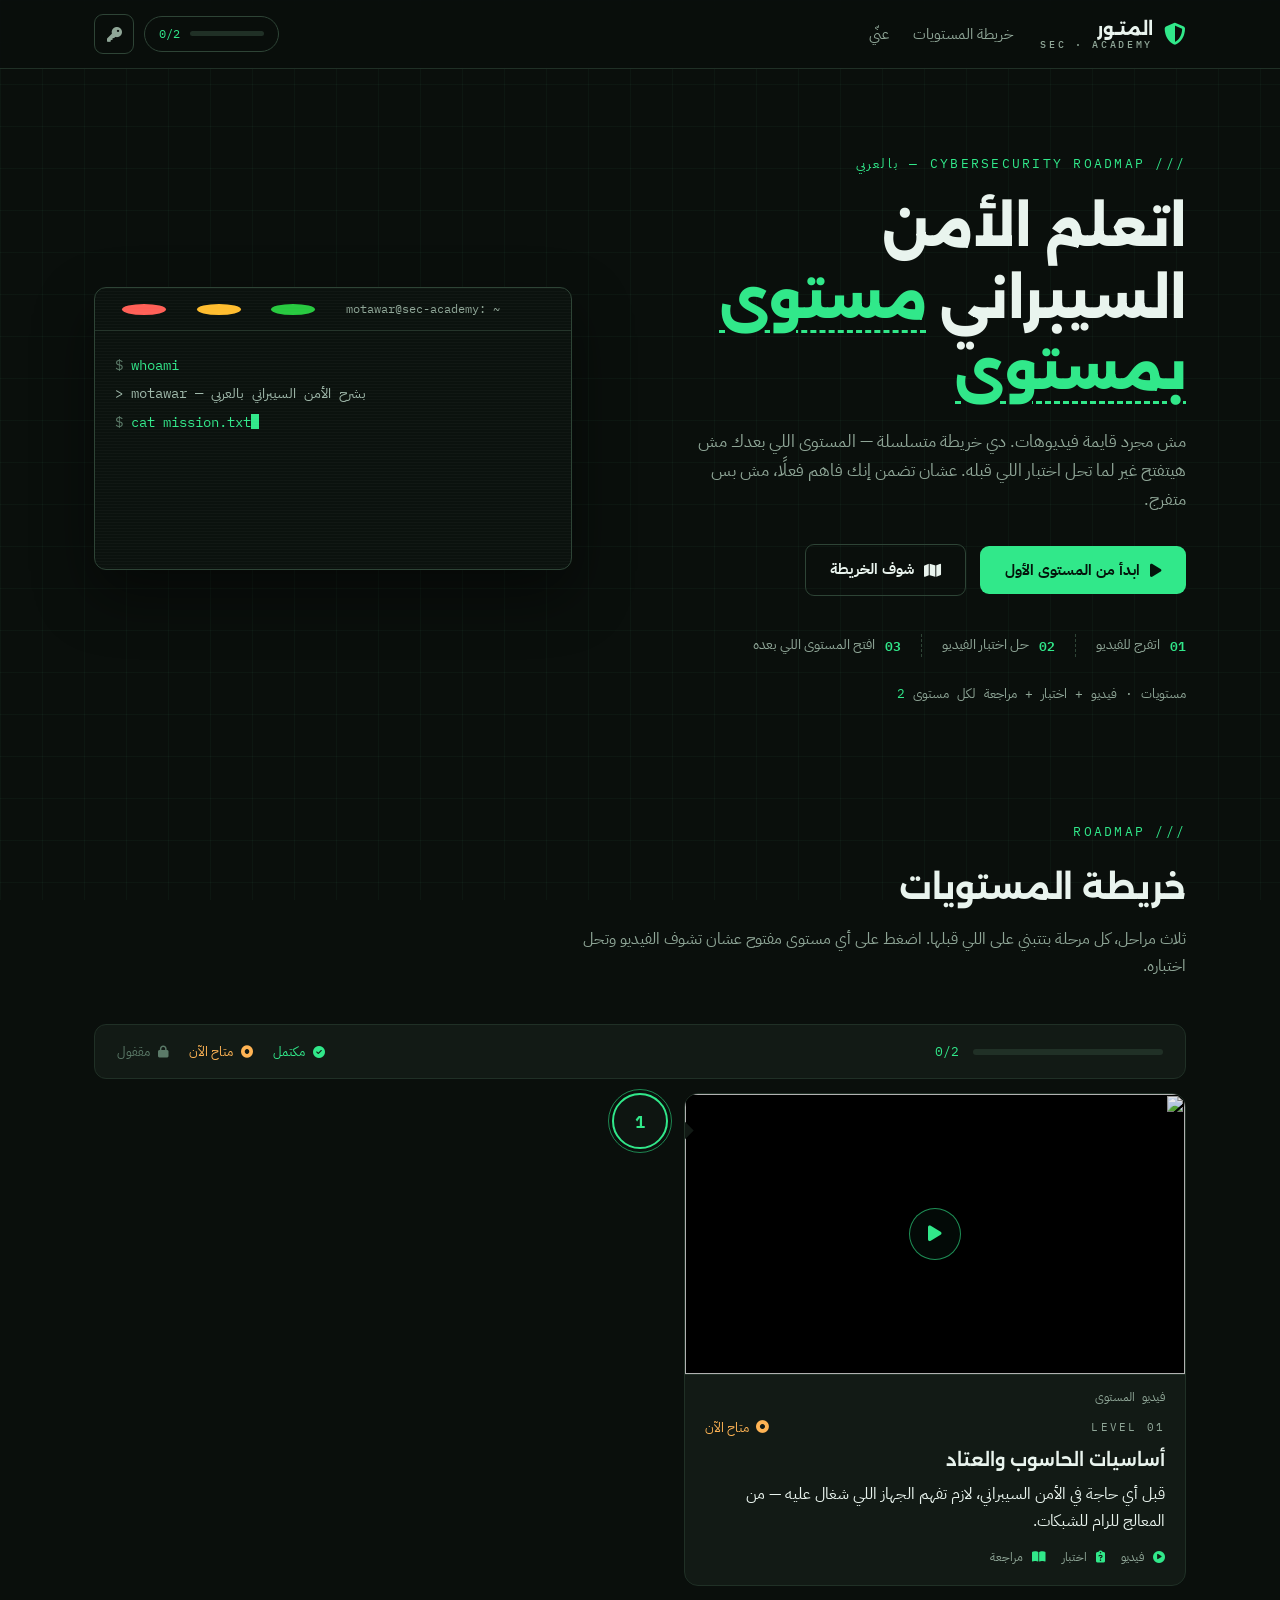
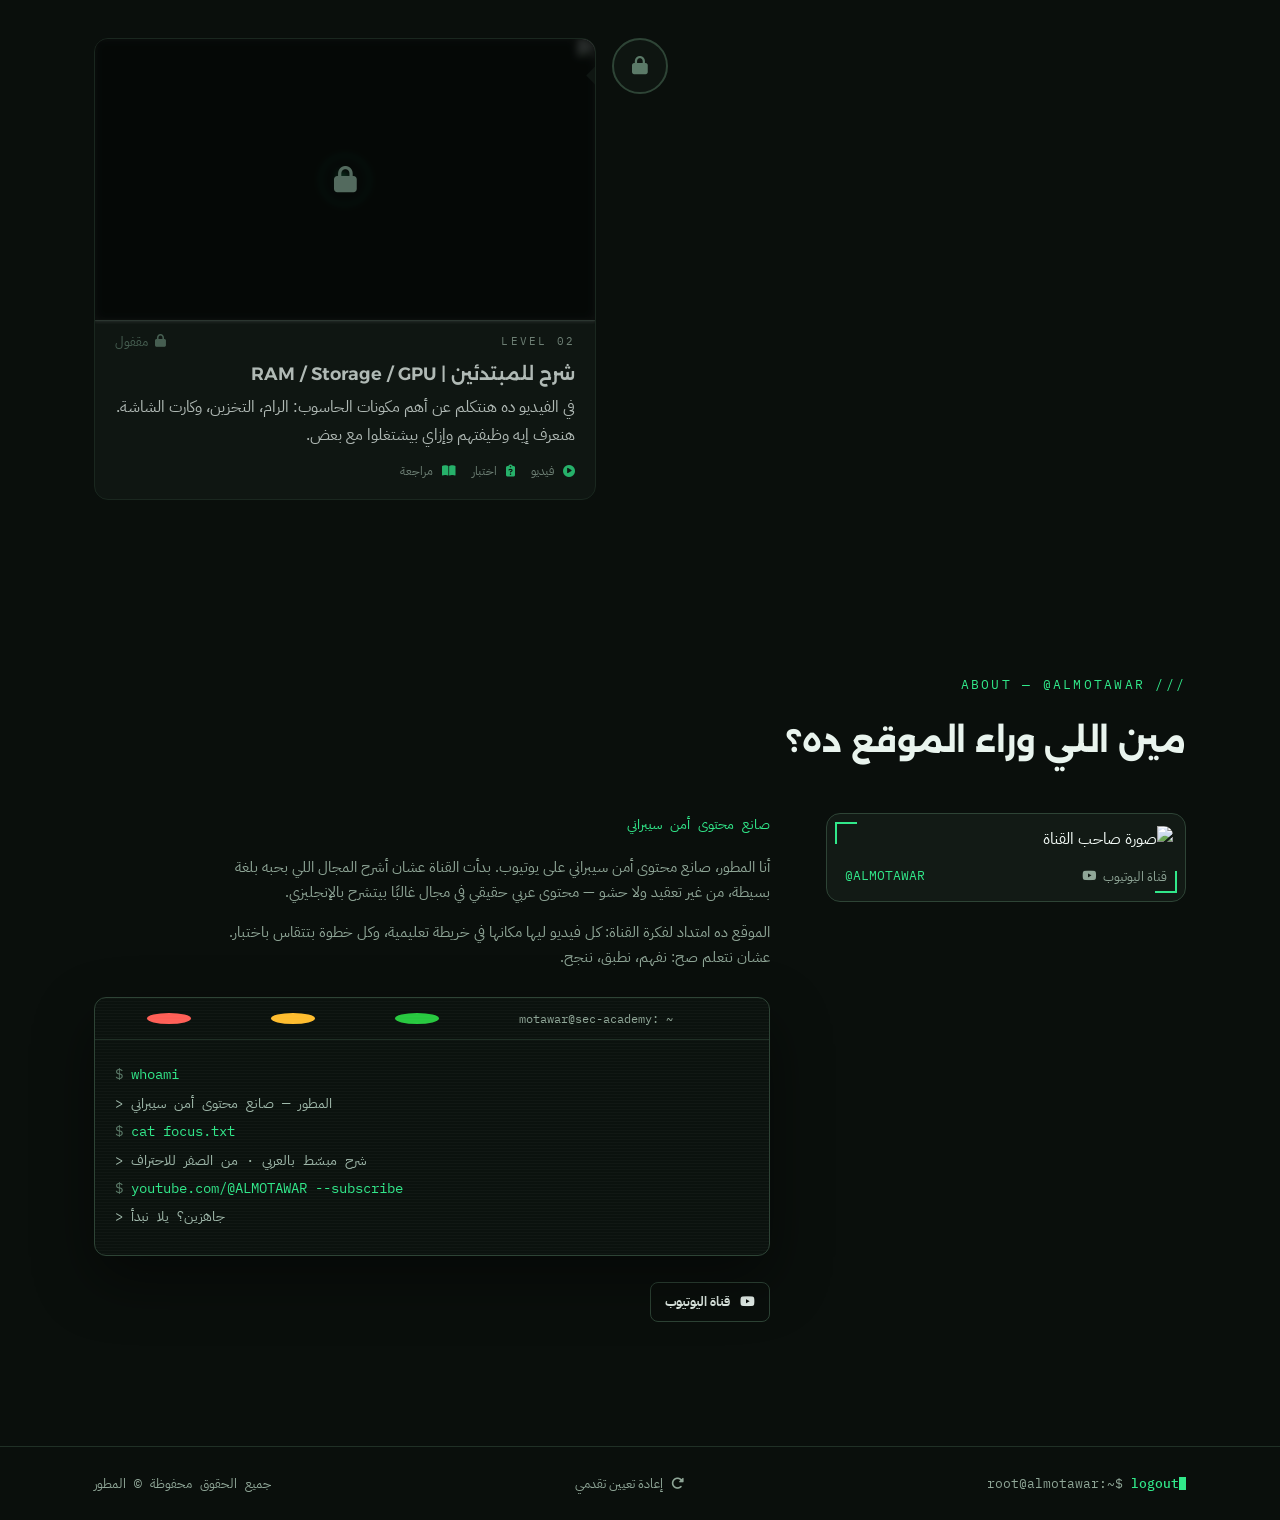
==== index.html @ bb9fbbb2 "1 1" ====
<!DOCTYPE html>
<html lang="ar" dir="rtl">
<head>
<meta charset="UTF-8" />
<meta name="viewport" content="width=device-width, initial-scale=1" />
<title>المطور— أكاديمية الأمن السيبراني | خريطة تعلم بالمستويات</title>
<link rel="preconnect" href="https://fonts.googleapis.com">
<link rel="preconnect" href="https://fonts.gstatic.com" crossorigin>
<link href="https://fonts.googleapis.com/css2?family=Alexandria:wght@500;600;700;800&family=IBM+Plex+Mono:wght@400;500;600&family=IBM+Plex+Sans+Arabic:wght@400;500;600;700&display=swap" rel="stylesheet">
<link rel="stylesheet" href="https://cdnjs.cloudflare.com/ajax/libs/font-awesome/6.5.2/css/all.min.css">
<style>
:root{
  --bg:#0a0f0c; --bg2:#0e1511; --surface:#121a15; --line:#203026; --line2:#2e4436;
  --text:#e9f4ee; --muted:#8fa697; --accent:#31e88a; --accent-ink:#04140b;
  --danger:#ff5c74; --warn:#ffb454;
  --mono:'IBM Plex Mono','IBM Plex Sans Arabic',monospace;
}
*{margin:0;padding:0;box-sizing:border-box}
html{scroll-behavior:smooth}
html.locked,html.locked body{overflow:hidden}
body{background:var(--bg);color:var(--text);font-family:'IBM Plex Sans Arabic',sans-serif;line-height:1.7;overflow-x:hidden}
body::before{content:'';position:fixed;inset:0;z-index:0;pointer-events:none;
  background-image:linear-gradient(rgba(120,255,190,.035) 1px,transparent 1px),linear-gradient(90deg,rgba(120,255,190,.035) 1px,transparent 1px);
  background-size:42px 42px}
::selection{background:var(--accent);color:var(--accent-ink)}
::-webkit-scrollbar{width:11px}
::-webkit-scrollbar-track{background:var(--bg)}
::-webkit-scrollbar-thumb{background:var(--line2);border-radius:6px;border:2px solid var(--bg)}
::-webkit-scrollbar-thumb:hover{background:#3d5c4a}
:focus-visible{outline:2px solid var(--accent);outline-offset:2px;border-radius:4px}
a{color:inherit;text-decoration:none}
.mono-l{font-family:var(--mono);direction:ltr}
.container{max-width:1140px;margin:0 auto;padding:0 24px;position:relative;z-index:1}
section{scroll-margin-top:90px}
code{font-family:var(--mono);background:var(--bg);padding:2px 7px;border-radius:5px;font-size:12px;color:var(--accent);direction:ltr;display:inline-block}

/* ====== أزرار ====== */
.btn{font-family:inherit;font-weight:700;font-size:.95rem;border:1px solid transparent;border-radius:9px;
  padding:12px 24px;cursor:pointer;display:inline-flex;align-items:center;gap:10px;transition:transform .18s,background .18s,border-color .18s,color .18s}
.btn:active{transform:translateY(1px)}
.btn-primary{background:var(--accent);color:var(--accent-ink)}
.btn-primary:hover{background:#4df2a0;transform:translateY(-1px)}
.btn-ghost{background:transparent;border-color:var(--line2);color:var(--text)}
.btn-ghost:hover{border-color:var(--accent);color:var(--accent)}
.btn-sm{padding:8px 14px;font-size:13px;border-radius:8px}
.icon-btn{width:40px;height:40px;border-radius:9px;border:1px solid var(--line2);background:transparent;color:var(--muted);
  cursor:pointer;display:inline-flex;align-items:center;justify-content:center;transition:.2s;font-size:15px}
.icon-btn:hover{color:var(--text);border-color:var(--text)}
.icon-btn.active{color:var(--warn);border-color:var(--warn)}
.link-btn{background:none;border:none;color:var(--muted);font-family:inherit;font-size:13px;cursor:pointer;display:flex;gap:8px;align-items:center;transition:.2s}
.link-btn:hover{color:var(--danger)}

/* ====== عناصر الأدمن ====== */
.admin-only{display:none!important}
body.admin .admin-only{display:inline-flex!important}
body.admin p.admin-only,body.admin div.admin-block{display:block!important}

/* ====== الناف بار ====== */
nav{position:sticky;top:0;z-index:50;background:rgba(10,15,12,.86);backdrop-filter:blur(10px);border-bottom:1px solid var(--line)}
.nav-in{max-width:1140px;margin:0 auto;padding:14px 24px;display:flex;align-items:center;gap:26px}
.brand{display:flex;align-items:center;gap:11px}
.brand i{color:var(--accent);font-size:22px}
.brand-txt{font-family:'Alexandria';font-weight:700;font-size:1.1rem;line-height:1.2;display:flex;flex-direction:column}
.brand-txt small{font-family:var(--mono);font-weight:500;font-size:9.5px;letter-spacing:.28em;color:var(--muted)}
.nav-links{display:flex;gap:24px;font-size:14.5px;color:var(--muted)}
.nav-links a{transition:color .2s}
.nav-links a:hover{color:var(--accent)}
.nav-side{margin-inline-start:auto;display:flex;align-items:center;gap:10px}
.prog-pill{display:flex;align-items:center;gap:10px;border:1px solid var(--line2);border-radius:999px;padding:7px 14px;cursor:pointer}
.prog-bar{width:74px;height:5px;background:var(--line);border-radius:3px;overflow:hidden}
.prog-bar i{display:block;height:100%;width:0;background:var(--accent);transition:width .7s cubic-bezier(.3,.8,.3,1)}
.prog-pill span{font-family:var(--mono);font-size:12px;color:var(--accent);direction:ltr}

/* ====== الهيرو ====== */
.hero{padding:84px 0 76px}
.hero-grid{display:grid;grid-template-columns:1.05fr .9fr;gap:56px;align-items:center}
.kicker{font-family:var(--mono);font-size:12.5px;letter-spacing:.18em;color:var(--accent);display:block;margin-bottom:18px}
h1{font-family:'Alexandria';font-weight:800;font-size:clamp(2.1rem,4.6vw,3.3rem);line-height:1.35;letter-spacing:-.5px}
h1 .hl{color:var(--accent);text-decoration:underline;text-decoration-style:dashed;text-decoration-thickness:3px;text-underline-offset:12px}
.hero-sub{color:var(--muted);font-size:1.06rem;margin:22px 0 30px;max-width:52ch}
.hero-cta{display:flex;gap:14px;flex-wrap:wrap;align-items:center}
.hero-steps{display:flex;gap:0;margin-top:38px;flex-wrap:wrap}
.step{display:flex;align-items:center;gap:10px;padding:0 20px;border-inline-end:1px dashed var(--line2)}
.step:first-child{padding-inline-start:0}
.step:last-child{border:none}
.step b{font-family:var(--mono);color:var(--accent);font-size:13px;font-weight:600}
.step span{font-size:13.5px;color:var(--muted)}
.hero-count{margin-top:26px;font-family:var(--mono);font-size:12.5px;color:var(--muted);direction:ltr;text-align:right}
.hero-count em{color:var(--accent);font-style:normal}

/* الطرفية */
.term{background:#0b120e;border:1px solid var(--line2);border-radius:12px;overflow:hidden;position:relative;box-shadow:0 24px 60px rgba(0,0,0,.45)}
.term::after{content:'';position:absolute;inset:0;pointer-events:none;
  background:repeating-linear-gradient(180deg,rgba(255,255,255,.022) 0 1px,transparent 1px 3px)}
.term-bar{display:flex;align-items:center;gap:8px;padding:11px 16px;border-bottom:1px solid var(--line);direction:ltr}
.term-bar .dot{width:11px;height:11px;border-radius:50%}
.dot.r{background:#ff5f56}.dot.y{background:#ffbd2e}.dot.g{background:#27c93f}
.term-bar span{font-family:var(--mono);font-size:11.5px;color:var(--muted);margin:0 auto;padding-inline-end:44px}
.term-body{padding:20px 20px 24px;font-family:var(--mono);font-size:13.5px;line-height:2.1;min-height:238px;direction:ltr;text-align:left;color:#9fb8aa}
.t-cmd{color:var(--accent)}
.t-prompt{color:#5b7a68}
.t-cur{display:inline-block;width:8px;height:15px;background:var(--accent);vertical-align:-2px;animation:blink 1s steps(1) infinite}
@keyframes blink{50%{opacity:0}}

/* ====== عناوين الأقسام ====== */
.sec{padding:84px 0}
.sec-head{margin-bottom:44px}
h2{font-family:'Alexandria';font-weight:700;font-size:clamp(1.5rem,3vw,2.05rem)}
.sec-head p{color:var(--muted);margin-top:10px;max-width:64ch}

/* ====== خريطة المستويات ====== */
.map-top{display:flex;align-items:center;justify-content:space-between;gap:24px;flex-wrap:wrap;
  border:1px solid var(--line);border-radius:12px;background:var(--surface);padding:16px 22px;margin-bottom:14px}
.map-progress{display:flex;align-items:center;gap:14px}
.mp-bar{width:190px;height:6px;background:var(--line);border-radius:3px;overflow:hidden}
.mp-bar i{display:block;height:100%;width:0;background:var(--accent);transition:width .8s}
.map-progress span{font-family:var(--mono);font-size:12.5px;color:var(--accent);direction:ltr}
.legend{display:flex;gap:20px;flex-wrap:wrap;font-size:12.5px;color:var(--muted)}
.legend span{display:flex;align-items:center;gap:8px}
.legend i{font-size:12px}
.lg-done{color:var(--accent)}.lg-open{color:var(--warn)}.lg-lock{color:#5b7a68}
.admin-hint{color:var(--warn);font-size:13px;margin:6px 2px 0}

.stage-wrap{margin-top:10px}
.levels{position:relative;padding:6px 0 14px}
.levels::before{content:'';position:absolute;top:28px;bottom:44px;right:50%;margin-right:-1px;width:2px;
  background:repeating-linear-gradient(180deg,var(--line2) 0 10px,transparent 10px 20px)}
.fill{position:absolute;top:28px;right:50%;margin-right:-1px;width:2px;height:0;background:var(--accent);
  z-index:1;transition:height .9s cubic-bezier(.3,.8,.3,1),opacity .4s;opacity:0}

.node{display:grid;grid-template-columns:1fr 88px 1fr;margin-bottom:52px}
.node:last-child{margin-bottom:6px}
.node-card{grid-column:1;grid-row:1;justify-self:end;position:relative;background:var(--surface);}
.node-card{background:var(--surface);border:1px solid var(--line);border-radius:14px;max-width:520px;width:100%;
  overflow:hidden;cursor:pointer;transition:border-color .2s,transform .2s}
.node-card::after{content:'';position:absolute;top:30px;width:12px;height:12px;transform:rotate(45deg);
  background:var(--surface);border:1px solid var(--line)}
.node:nth-child(odd) .node-card::after{left:-7px;border-right:none;border-top:none}
.node:nth-child(even) .node-card{grid-column:3;justify-self:start}
.node:nth-child(even) .node-card::after{left:auto;right:-7px;border-left:none;border-bottom:none}
.node:not(.locked) .node-card:hover{border-color:rgba(49,232,138,.5);transform:translateY(-2px)}
.node.locked .node-card{opacity:.75;cursor:not-allowed}
.node.done .node-card{border-color:rgba(49,232,138,.28)}
.node.shake .node-card{animation:shake .45s}
@keyframes shake{0%,100%{transform:translateX(0)}20%{transform:translateX(6px)}40%{transform:translateX(-6px)}60%{transform:translateX(4px)}80%{transform:translateX(-4px)}}

.thumb{position:relative;width:100%;aspect-ratio:16/9;background:#000;border-bottom:1px solid var(--line)}
.thumb img{width:100%;height:100%;object-fit:cover;display:block;opacity:.92;transition:.3s}
.node:not(.locked) .node-card:hover .thumb img{opacity:1;transform:scale(1.03)}
.thumb-play{position:absolute;inset:0;display:flex;align-items:center;justify-content:center;pointer-events:none}
.thumb-play i{width:52px;height:52px;border-radius:50%;background:rgba(4,14,9,.78);border:1px solid rgba(49,232,138,.6);
  color:var(--accent);display:flex;align-items:center;justify-content:center;font-size:18px;transition:.25s}
.node:not(.locked) .node-card:hover .thumb-play i{background:var(--accent);color:var(--accent-ink);transform:scale(1.1)}
.thumb-lock{position:absolute;inset:0;background:rgba(6,10,8,.74);backdrop-filter:blur(3px);
  display:flex;align-items:center;justify-content:center;color:#6d8a7a;font-size:26px}
.node.locked .thumb img{filter:grayscale(.75) blur(2px)}
.thumb-empty{display:flex;align-items:center;justify-content:center;color:#3d5c4a;font-size:26px;
  background:var(--bg2);border-bottom:1px dashed var(--line2)}
.vid-cap{padding:12px 20px 0;font-family:var(--mono);font-size:11.5px;color:var(--muted);line-height:1.7;
  display:-webkit-box;-webkit-line-clamp:2;-webkit-box-orient:vertical;overflow:hidden;min-height:20px}
.node-body{padding:10px 20px 18px}
.node-top{display:flex;align-items:center;justify-content:space-between;gap:12px;flex-wrap:wrap}
.lvl-tag{font-family:var(--mono);font-size:11px;letter-spacing:.2em;color:var(--muted);direction:ltr}
.status{font-size:12.5px;display:flex;align-items:center;gap:7px}
.s-done{color:var(--accent)}.s-open{color:var(--warn)}.s-lock{color:#5b7a68}
.node-card h4{font-family:'Alexandria';font-weight:600;font-size:1.12rem;margin:7px 0 5px}
.node-card>p{color:var(--muted);font-size:13.5px;line-height:1.75}
.node-meta{display:flex;align-items:center;gap:16px;flex-wrap:wrap;margin-top:12px;font-family:var(--mono);font-size:12px;color:var(--muted)}
.node-meta i{color:var(--accent);margin-inline-end:2px}
.node-meta .miss,.node-meta .miss i{color:var(--warn)}
.edit-mini{margin-inline-start:auto;background:transparent;border:1px solid var(--line2);color:var(--warn);
  border-radius:7px;width:28px;height:28px;cursor:pointer;font-size:12px;display:inline-flex;align-items:center;justify-content:center}
.edit-mini:hover{border-color:var(--warn)}
.checkpoint{grid-column:2;grid-row:1;justify-self:center;align-self:start;width:56px;height:56px;border-radius:50%;
  border:2px solid var(--line2);background:var(--bg2);display:flex;align-items:center;justify-content:center;
  position:relative;z-index:2;font-family:var(--mono)}
.cp-num{font-size:1.05rem;font-weight:600}
.cp-ic{display:none;font-size:18px}
.node.done .checkpoint{background:var(--accent);border-color:var(--accent);color:var(--accent-ink)}
.node.done .cp-num{display:none}
.node.done .cp-check{display:block}
.node.open .checkpoint{border-color:var(--accent);color:var(--accent)}
.node.open .checkpoint::before{content:'';position:absolute;inset:-6px;border:1px solid rgba(49,232,138,.55);border-radius:50%;animation:sonar 2.1s ease-out infinite}
@keyframes sonar{from{transform:scale(.85);opacity:.9}to{transform:scale(1.55);opacity:0}}
.node.open .cp-lock{display:none}
.node.locked .cp-num{display:none}
.node.locked .cp-lock{display:block;color:#5b7a68}

/* ====== عنّي ====== */
.about-grid{display:grid;grid-template-columns:360px 1fr;gap:56px;align-items:start}
.photo-frame{position:relative;background:var(--surface);border:1px solid var(--line2);border-radius:14px;padding:12px}
.photo-frame::before,.photo-frame::after{content:'';position:absolute;width:20px;height:20px}
.photo-frame::before{top:8px;inset-inline-end:8px;border-top:2px solid var(--accent);border-inline-end:2px solid var(--accent)}
.photo-frame::after{bottom:8px;inset-inline-start:8px;border-bottom:2px solid var(--accent);border-inline-start:2px solid var(--accent)}
.photo-frame img{display:block;width:100%;border-radius:9px;filter:grayscale(35%) contrast(1.05)}
.photo-cap{display:flex;align-items:center;justify-content:space-between;padding:12px 6px 2px;direction:ltr}
.photo-cap .h{font-family:var(--mono);font-size:13px;color:var(--accent)}
.photo-cap a{font-size:12.5px;color:var(--muted);display:flex;gap:7px;align-items:center;transition:.2s}
.photo-cap a:hover{color:var(--danger)}
.about-role{color:var(--accent);font-size:14px;font-family:var(--mono);display:block;margin-bottom:18px}
.about-bio p{color:var(--muted);font-size:15px;margin-bottom:14px;max-width:62ch}
.about-term{margin:26px 0}
.about-socials{display:flex;gap:12px;flex-wrap:wrap}

/* ====== الفوتر ====== */
footer{border-top:1px solid var(--line);padding:26px 0;margin-top:40px}
.foot-in{max-width:1140px;margin:0 auto;padding:0 24px;display:flex;align-items:center;justify-content:space-between;gap:16px;flex-wrap:wrap}
.foot-in .m{font-family:var(--mono);font-size:12.5px;color:var(--muted);direction:ltr}
.foot-in .m b{color:var(--accent);font-weight:500}

/* ====== الطبقات العلوية ====== */
.overlay{position:fixed;inset:0;background:var(--bg);z-index:100;overflow-y:auto;transform:translateY(26px);opacity:0;pointer-events:none;transition:.28s ease}
.overlay.show{transform:none;opacity:1;pointer-events:auto}
.ov-bar{position:sticky;top:0;z-index:5;background:rgba(10,15,12,.9);backdrop-filter:blur(9px);border-bottom:1px solid var(--line)}
.ov-bar-in{display:flex;align-items:center;gap:16px;padding-top:12px;padding-bottom:12px}
.crumb{font-size:11.5px;letter-spacing:.18em;color:var(--muted)}
#lessonView .ov-in,#quizView .ov-in{margin:0 auto;padding:34px 24px 100px;position:relative;z-index:1}
#lessonView .ov-in{max-width:900px}
#quizView .ov-in{max-width:760px}

.video-frame{aspect-ratio:16/9;border-radius:12px;overflow:hidden;border:1px solid var(--line2);background:#000}
.video-frame iframe{width:100%;height:100%;border:0;display:block}
.video-empty{aspect-ratio:16/9;border:1px dashed var(--line2);border-radius:12px;background:var(--bg2);
  display:flex;flex-direction:column;align-items:center;justify-content:center;gap:14px;padding:24px;text-align:center}
.video-empty>i{font-size:30px;color:#3d5c4a}
.video-empty .mono-l{color:var(--muted);font-size:12.5px;letter-spacing:.14em}
.video-empty p{color:var(--muted);font-size:14px;max-width:46ch}
.url-row{display:flex;gap:10px;width:100%;max-width:520px}
.url-row input{flex:1;background:var(--bg);border:1px solid var(--line2);border-radius:8px;padding:10px 13px;
  color:var(--text);font-family:var(--mono);font-size:13px;direction:ltr;min-width:0}
.url-row input:focus{border-color:var(--accent);outline:none}
.url-preview{display:flex;align-items:center;gap:10px;min-height:34px;flex-wrap:wrap}
.url-preview img{width:74px;border-radius:6px;border:1px solid var(--line2)}
.ok-l{color:var(--accent);font-size:13px}.bad-l{color:var(--danger);font-size:13px}

.lesson-kicker{font-family:var(--mono);font-size:12px;letter-spacing:.14em;color:var(--accent);display:block;margin-top:26px}
.lesson-title{font-family:'Alexandria';font-weight:700;font-size:clamp(1.35rem,3vw,1.85rem);margin-top:10px;line-height:1.6}
.lesson-meta{display:flex;align-items:center;gap:18px;flex-wrap:wrap;margin:14px 0 6px;font-size:13px;color:var(--muted)}
.lesson-meta i{color:var(--accent)}
.lesson-meta .chip{border:1px solid var(--line2);border-radius:999px;padding:3px 12px}
.lesson-meta .ok{color:var(--accent)}
.lesson-desc{color:var(--muted);font-size:15px;margin:12px 0 6px;max-width:70ch}
.yt-desc{border-inline-start:3px solid var(--line2);background:var(--bg2);border-radius:8px;padding:14px 16px;
  margin-top:14px;font-size:14px;color:var(--muted);white-space:pre-line;max-width:75ch}
.yt-desc[hidden]{display:none}
.review-card{display:flex;gap:14px;align-items:center;border:1px solid var(--line);background:var(--surface);
  border-radius:12px;padding:12px 14px;margin-top:18px;max-width:520px;transition:border-color .2s}
.review-card:hover{border-color:rgba(49,232,138,.5)}
.review-card img{width:132px;border-radius:8px;border:1px solid var(--line2)}
.rc-ic{width:52px;height:52px;border-radius:10px;border:1px solid var(--line2);display:flex;align-items:center;justify-content:center;color:var(--accent);font-size:20px}
.rc-txt{display:flex;flex-direction:column;gap:2px;min-width:0}
.rc-t{font-weight:600;font-size:14px}
.rc-s{font-size:12px;color:var(--muted)}
.rc-s i{margin-inline-start:4px;font-size:11px}
.lesson-actions{display:flex;align-items:center;gap:16px;flex-wrap:wrap;margin:28px 0 6px}
.done-note{font-size:13px;color:var(--muted);display:flex;gap:9px;align-items:center}
.done-note i{font-size:14px}
.done-note .fa-key{color:var(--warn)}.done-note .fa-circle-check{color:var(--accent)}.done-note .fa-hourglass-half{color:var(--warn)}

/* لوحة تعديل الروابط */
.edit-panel{display:none;border:1px dashed var(--line2);border-radius:12px;padding:24px;margin-top:34px;background:var(--bg2)}
.edit-panel.open{display:block}
.edit-panel h5{font-family:'Alexandria';font-weight:600;font-size:.98rem;margin-bottom:4px}
.edit-panel h5 i{color:var(--warn)}
.edit-panel h5 .mono-l{font-size:11px;color:var(--muted)}
.f-grid{display:grid;grid-template-columns:1fr;gap:14px;margin-top:14px}
.field{display:flex;flex-direction:column;gap:6px}
.field label{font-size:12.5px;color:var(--muted)}
.field label b{color:var(--text)}
.field input{width:100%;background:var(--bg);border:1px solid var(--line2);border-radius:8px;
  padding:10px 13px;color:var(--text);font-family:var(--mono);font-size:13px;direction:ltr}
.field input:focus{border-color:var(--accent);outline:none}
.f-actions{display:flex;gap:12px;margin-top:16px;flex-wrap:wrap}
.f-note{font-size:12px;color:var(--muted);margin-top:10px}

/* نافذة تصدير/استيراد */
#dataArea{width:100%;background:var(--bg);border:1px solid var(--line2);border-radius:8px;padding:12px;
  color:var(--accent);font-family:var(--mono);font-size:12px;direction:ltr;resize:vertical;min-height:140px}
#dataArea:focus{border-color:var(--accent);outline:none}

/* الاختبار الداخلي (JSON) */
.qdots{display:flex;gap:8px;margin-bottom:22px}
.qd{width:28px;height:6px;border-radius:3px;background:var(--line);transition:.3s}
.qd.cur{background:var(--line2);box-shadow:0 0 0 1px var(--accent)}
.qd.ok{background:var(--accent)}.qd.bad{background:var(--danger)}
.q-card{background:var(--surface);border:1px solid var(--line);border-radius:14px;padding:30px}
.q-count{font-size:12px;color:var(--muted);letter-spacing:.1em;margin-bottom:12px}
.q-card h3{font-family:'Alexandria';font-weight:600;font-size:1.22rem;line-height:1.8;margin-bottom:22px}
.opts{display:flex;flex-direction:column;gap:12px}
.opt{width:100%;text-align:start;display:flex;gap:14px;align-items:center;background:var(--bg2);
  border:1px solid var(--line);border-radius:10px;padding:13px 16px;color:var(--text);
  font-family:inherit;font-size:15px;cursor:pointer;transition:border-color .2s,background .2s}
.opt:hover:not(:disabled){border-color:var(--line2);background:#15211a}
.opt:disabled{cursor:default}
.opt-k{width:30px;height:30px;border:1px solid var(--line2);border-radius:8px;display:flex;align-items:center;
  justify-content:center;font-family:var(--mono);font-size:13px;flex:none;color:var(--muted)}
.opt.good{border-color:var(--accent);background:rgba(49,232,138,.08)}
.opt.good .opt-k{background:var(--accent);color:var(--accent-ink);border-color:var(--accent)}
.opt.bad{border-color:var(--danger);background:rgba(255,92,116,.07);animation:shake .4s}
.opt.bad .opt-k{background:var(--danger);color:#2a0a10;border-color:var(--danger)}
.explain{display:flex;gap:11px;align-items:flex-start;border-inline-start:3px solid var(--accent);
  background:var(--bg2);border-radius:8px;padding:13px 16px;margin-top:18px;font-size:14px;color:var(--muted)}
.explain i{color:var(--warn);margin-top:4px}
.explain[hidden]{display:none}
.q-foot{display:flex;justify-content:flex-start;margin-top:22px;min-height:48px}

/* النتيجة */
.result{text-align:center;padding:36px 12px 10px}
.ringwrap{position:relative;width:150px;margin:0 auto 8px}
.ring-bg{fill:none;stroke:var(--line);stroke-width:8}
.ring-val{fill:none;stroke-width:8;stroke-linecap:round;transform:rotate(-90deg);transform-origin:center;
  transition:stroke-dashoffset 1.1s cubic-bezier(.3,.8,.3,1)}
.ring-val.granted{stroke:var(--accent)}.ring-val.denied{stroke:var(--danger)}
.ring-num{position:absolute;inset:0;display:flex;align-items:center;justify-content:center;font-size:1.5rem;font-weight:600}
.stamp{display:inline-block;font-family:var(--mono);font-weight:600;font-size:1.05rem;letter-spacing:.24em;
  border:2px solid;padding:10px 24px 10px calc(24px + .24em);border-radius:6px;transform:rotate(-3deg);
  margin:18px 0 14px;animation:stamp .5s cubic-bezier(.2,1.7,.4,1)}
@keyframes stamp{from{transform:rotate(-3deg) scale(1.9);opacity:0}}
.stamp.granted{color:var(--accent);border-color:var(--accent);background:rgba(49,232,138,.06)}
.stamp.denied{color:var(--danger);border-color:var(--danger);background:rgba(255,92,116,.06)}
.result h3{font-family:'Alexandria';font-weight:700;font-size:1.3rem}
.result p{color:var(--muted);font-size:14.5px;max-width:52ch;margin:12px auto 26px}
.result-btns{display:flex;gap:14px;justify-content:center;flex-wrap:wrap}

/* المودالات والتوست */
.modal{position:fixed;inset:0;z-index:200;display:flex;align-items:center;justify-content:center;
  background:rgba(4,8,6,.72);opacity:0;pointer-events:none;transition:.25s}
.modal.show{opacity:1;pointer-events:auto}
.modal-card{background:var(--surface);border:1px solid var(--line2);border-radius:14px;padding:30px;
  width:min(430px,92vw);transform:translateY(14px);transition:.25s;max-height:88vh;overflow-y:auto}
.modal.show .modal-card{transform:none}
.modal-card.shake{animation:shake .45s}
.modal-card h3{font-family:'Alexandria';font-weight:700;font-size:1.15rem;margin-bottom:8px}
.modal-card>p{color:var(--muted);font-size:14px;margin-bottom:20px}
.modal-err{color:var(--danger);font-size:13px;margin-top:10px;display:flex;gap:8px;align-items:center}
.m-actions{display:flex;gap:12px;margin-top:20px;flex-wrap:wrap}
#toasts{position:fixed;bottom:24px;right:50%;transform:translateX(50%);z-index:300;display:flex;flex-direction:column;gap:10px;align-items:center}
.toast{background:var(--surface);border:1px solid var(--line2);border-inline-start:3px solid var(--accent);
  border-radius:10px;padding:12px 20px;font-size:14px;display:flex;gap:11px;align-items:center;
  box-shadow:0 12px 34px rgba(0,0,0,.45);animation:tin .3s ease}
.toast i{color:var(--accent)}
.toast.t-warn{border-inline-start-color:var(--warn)}.toast.t-warn i{color:var(--warn)}
.toast.t-err{border-inline-start-color:var(--danger)}.toast.t-err i{color:var(--danger)}
.toast.out{opacity:0;transform:translateY(8px);transition:.35s}
@keyframes tin{from{opacity:0;transform:translateY(12px)}}

.reveal{opacity:0;transform:translateY(20px);transition:.6s cubic-bezier(.2,.7,.3,1)}
.reveal.in{opacity:1;transform:none}

@media (max-width:940px){
  .hero-grid{grid-template-columns:1fr;gap:44px}
  .about-grid{grid-template-columns:1fr;gap:40px}
  .photo-frame{max-width:420px}
}
@media (max-width:860px){
  .node{grid-template-columns:56px 1fr;gap:0 16px}
  .node-card,.node:nth-child(even) .node-card{grid-column:2;justify-self:stretch;max-width:none}
  .checkpoint{grid-column:1}
  .levels::before,.fill{right:27px}
}
@media (max-width:720px){
  .nav-links{display:none}
  .nav-in{gap:14px}
  .hero{padding:60px 0}
  .sec{padding:64px 0}
  .step{border:none;padding:0 14px 0 0}
  .q-card{padding:22px 18px}
  .ov-bar-in{flex-wrap:wrap;gap:10px}
}
</style>
</head>
<body>

<!-- ============ شريط التنقل ============ -->
<nav>
  <div class="nav-in">
    <a class="brand" href="#top">
      <i class="fa-solid fa-shield-halved"></i>
      <span class="brand-txt">المتـور<small>SEC · ACADEMY</small></span>
    </a>
    <div class="nav-links">
      <a href="#roadmap">خريطة المستويات</a>
      <a href="#about">عنّي</a>
    </div>
    <div class="nav-side">
      <div class="prog-pill" id="navPill" title="تقدمك في الخريطة">
        <div class="prog-bar"><i id="navFill"></i></div>
        <span id="navProg">0/3</span>
      </div>
      <button id="dataImportBtn" class="icon-btn admin-only" title="استيراد روابط"><i class="fa-solid fa-file-import"></i></button>
      <button id="dataExportBtn" class="icon-btn admin-only" title="تصدير الروابط — لتثبيتها في ملف الموقع لكل الزوار"><i class="fa-solid fa-file-export"></i></button>
      <button id="adminBtn" class="icon-btn" title="وضع الأدمن — لإضافة الروابط"><i class="fa-solid fa-key"></i></button>
    </div>
  </div>
</nav>

<!-- ============ الهيرو ============ -->
<header class="hero" id="top">
  <div class="container hero-grid">
    <div>
      <span class="kicker">/// CYBERSECURITY ROADMAP — بالعربي</span>
      <h1>اتعلم الأمن السيبراني <span class="hl">مستوى بمستوى</span></h1>
      <p class="hero-sub">مش مجرد قايمة فيديوهات. دي خريطة متسلسلة — المستوى اللي بعدك مش هيتفتح غير لما تحل اختبار اللي قبله. عشان تضمن إنك فاهم فعلًا، مش بس متفرج.</p>
      <div class="hero-cta">
        <button class="btn btn-primary" id="ctaStart"><i class="fa-solid fa-play"></i> ابدأ من المستوى الأول</button>
        <a class="btn btn-ghost" href="#roadmap"><i class="fa-solid fa-map"></i> شوف الخريطة</a>
      </div>
      <div class="hero-steps">
        <div class="step"><b>01</b><span>اتفرج للفيديو</span></div>
        <div class="step"><b>02</b><span>حل اختبار الفيديو</span></div>
        <div class="step"><b>03</b><span>افتح المستوى اللي بعده</span></div>
      </div>
      <div class="hero-count" id="heroCount"></div>
    </div>
    <div class="term">
      <div class="term-bar">
        <span class="dot r"></span><span class="dot y"></span><span class="dot g"></span>
        <span>motawar@sec-academy: ~</span>
      </div>
      <div class="term-body" id="termBody"></div>
    </div>
  </div>
</header>

<main>
  <!-- ============ خريطة المستويات ============ -->
  <section class="sec" id="roadmap" style="padding-top:40px">
    <div class="container">
      <div class="sec-head reveal">
        <span class="kicker">/// ROADMAP</span>
        <h2>خريطة المستويات</h2>
        <p>ثلاث مراحل، كل مرحلة بتتبني على اللي قبلها. اضغط على أي مستوى مفتوح عشان تشوف الفيديو وتحل اختباره.</p>
      </div>
      <div class="map-top reveal">
        <div class="map-progress">
          <div class="mp-bar"><i id="mapProgFill"></i></div>
          <span id="mapProgTxt">0/3</span>
        </div>
        <div class="legend">
          <span class="lg-done"><i class="fa-solid fa-circle-check"></i> مكتمل</span>
          <span class="lg-open"><i class="fa-solid fa-circle-dot"></i> متاح الآن</span>
          <span class="lg-lock"><i class="fa-solid fa-lock"></i> مقفول</span>
        </div>
      </div>
      <p class="admin-hint admin-only admin-block">وضع الأدمن شغّال — افتح أي مستوى واضغط «تعديل الروابط»، الصق روابط الفيديو والاختبار والمراجعة، وبعد ما تخلص اضغط أيقونة «تصدير الروابط» فوق عشان تنشرها لكل الزوار.</p>
      <div id="stages" class="stage-wrap"></div>
    </div>
  </section>

  <!-- ============ عنّي ============ -->
  <section class="sec" id="about">
    <div class="container">
      <div class="sec-head reveal">
        <span class="kicker">/// ABOUT — @ALMOTAWAR</span>
        <h2>مين اللي وراء الموقع ده؟</h2>
      </div>
      <div class="about-grid">
        <div class="photo-frame reveal">
          <img id="aboutImg" src="" alt="صورة صاحب القناة">
          <div class="photo-cap">
            <span class="h" id="handleCap"></span>
            <a href="https://www.youtube.com/@ALMOTAWAR" target="_blank" rel="noopener">
              <i class="fa-brands fa-youtube"></i> قناة اليوتيوب
            </a>
          </div>
        </div>
        <div class="about-txt reveal">
          <span class="about-role" id="aboutRole"></span>
          <div class="about-bio" id="aboutBio"></div>
          <div class="term about-term">
            <div class="term-bar">
              <span class="dot r"></span><span class="dot y"></span><span class="dot g"></span>
              <span>motawar@sec-academy: ~</span>
            </div>
            <div class="term-body" style="min-height:0">
              <div class="t-cmd"><span class="t-prompt">$ </span>whoami</div>
              <div style="color:#9fb8aa">> <span id="whoName"></span></div>
              <div class="t-cmd"><span class="t-prompt">$ </span>cat focus.txt</div>
              <div style="color:#9fb8aa">> شرح مبسّط بالعربي · من الصفر للاحتراف</div>
              <div class="t-cmd"><span class="t-prompt">$ </span>youtube.com/@ALMOTAWAR --subscribe</div>
              <div style="color:#9fb8aa">> جاهزين؟ يلا نبدأ</div>
            </div>
          </div>
          <div class="about-socials" id="aboutSocials"></div>
        </div>
      </div>
    </div>
  </section>
</main>

<footer>
  <div class="foot-in">
    <span class="m">root@almotawar:~$ <b>logout</b><span class="t-cur" style="width:7px;height:13px"></span></span>
    <button class="link-btn" id="resetBtn"><i class="fa-solid fa-rotate-right"></i> إعادة تعيين تقدمي</button>
    <span class="m" style="direction:rtl">جميع الحقوق محفوظة © المطور</span>
  </div>
</footer>

<!-- ============ شاشة الدرس ============ -->
<div class="overlay" id="lessonView">
  <div class="ov-bar">
    <div class="ov-in ov-bar-in" style="max-width:900px">
      <button class="btn btn-ghost btn-sm" id="lessonBack"><i class="fa-solid fa-arrow-right"></i> الخريطة</button>
      <span class="mono-l crumb" id="lessonCrumb"></span>
      <button class="btn btn-ghost btn-sm admin-only" id="editToggle" style="margin-inline-start:auto"><i class="fa-solid fa-sliders"></i> تعديل الروابط</button>
    </div>
  </div>
  <div class="ov-in">
    <div id="videoBox"></div>
    <span class="lesson-kicker" id="lessonKicker"></span>
    <h2 class="lesson-title" id="lessonTitle"></h2>
    <div class="lesson-meta" id="lessonMeta"></div>
    <p class="lesson-desc" id="lessonDesc"></p>
    <div class="yt-desc" id="ytDesc" hidden></div>
    <div id="reviewBox"></div>
    <div class="lesson-actions" id="lessonActions"></div>

    <!-- لوحة تعديل الروابط (وضع الأدمن فقط) -->
    <div class="edit-panel" id="editPanel">
      <h5><i class="fa-solid fa-sliders"></i> روابط المستوى <span class="mono-l">(وضع الأدمن)</span></h5>
      <div class="f-grid">
        <div class="field">
          <label><b>رابط الفيديو</b> — الصورة والعنوان بيتسحبوا منه تلقائي</label>
          <input id="editV" type="text" placeholder="https://www.youtube.com/watch?v=...">
          <div class="url-preview" id="prevV"></div>
        </div>
        <div class="field">
          <label><b>رابط الاختبار</b> — أي لينك (Google Form مثلًا)، أو ملف .json لاختبار جوه الموقع</label>
          <input id="editQ" type="text" placeholder="https://forms.gle/... أو https://.../quiz.json">
          <div class="url-preview" id="prevQ"></div>
        </div>
        <div class="field">
          <label><b>رابط المراجعة</b> — اختياري: فيديو مراجعة أو ملخص</label>
          <input id="editR" type="text" placeholder="https://www.youtube.com/watch?v=...">
          <div class="url-preview" id="prevR"></div>
        </div>
      </div>
      <div class="f-actions">
        <button class="btn btn-primary btn-sm" id="editSave"><i class="fa-solid fa-check"></i> حفظ الروابط</button>
        <button class="btn btn-ghost btn-sm" id="editCancel">إلغاء</button>
      </div>
      <p class="f-note">سيب الخانة فاضية لو مش عايز الميزة دي تظهر. ولما تخلص كل المستويات اضغط أيقونة «تصدير الروابط» فوق عشان تحوّل شغلك لسطر تلصقه في ملف الموقع — كده يظهر لكل الزوار.</p>
    </div>
  </div>
</div>

<!-- ============ شاشة الاختبار الداخلي ============ -->
<div class="overlay" id="quizView">
  <div class="ov-bar">
    <div class="ov-in ov-bar-in" style="max-width:760px">
      <button class="btn btn-ghost btn-sm" id="qBack"><i class="fa-solid fa-arrow-right"></i> رجوع للفيديو</button>
      <span class="mono-l crumb" id="quizCrumb"></span>
      <button class="icon-btn" id="qClose" title="إغلاق والرجوع للخريطة" style="margin-inline-start:auto"><i class="fa-solid fa-xmark"></i></button>
    </div>
  </div>
  <div class="ov-in">
    <div class="qdots" id="qDots"></div>
    <div id="quizBody"></div>
  </div>
</div>

<!-- ============ مودال الأدمن ============ -->
<div class="modal" id="adminModal">
  <div class="modal-card" id="adminCard">
    <h3>وضع الأدمن</h3>
    <p>الوضع ده لصاحب الموقع: لصق روابط الفيديوهات والاختبارات والمراجعات.</p>
    <div class="field">
      <label>كلمة السر</label>
      <input id="adminPass" type="password" style="background:var(--bg);border:1px solid var(--line2);border-radius:8px;padding:11px 13px;color:var(--text);font-family:inherit;width:100%">
    </div>
    <div class="modal-err" id="adminErr" hidden><i class="fa-solid fa-circle-xmark"></i> كلمة السر غلط — جرب تاني</div>
    <div class="m-actions">
      <button class="btn btn-primary btn-sm" id="adminGo"><i class="fa-solid fa-unlock"></i> تفعيل</button>
      <button class="btn btn-ghost btn-sm" id="adminCancel">إلغاء</button>
    </div>
  </div>
</div>

<!-- ============ مودال تصدير / استيراد ============ -->
<div class="modal" id="dataModal">
  <div class="modal-card" style="width:min(640px,94vw)">
    <h3 id="dataTitle"></h3>
    <p id="dataMsg"></p>
    <textarea id="dataArea" spellcheck="false"></textarea>
    <div class="m-actions">
      <button class="btn btn-primary btn-sm" id="dataCopy"><i class="fa-solid fa-copy"></i> نسخ</button>
      <button class="btn btn-primary btn-sm" id="dataApply" hidden><i class="fa-solid fa-download"></i> استيراد</button>
      <button class="btn btn-ghost btn-sm" id="dataClearLocal" hidden><i class="fa-solid fa-broom"></i> مسح النسخة المحلية</button>
      <button class="btn btn-ghost btn-sm" id="dataClose">إغلاق</button>
    </div>
  </div>
</div>

<!-- ============ مودال التأكيد ============ -->
<div class="modal" id="confirmModal">
  <div class="modal-card">
    <h3 id="cfTitle"></h3>
    <p id="cfMsg"></p>
    <div class="m-actions">
      <button class="btn btn-primary btn-sm" id="cfYes"></button>
      <button class="btn btn-ghost btn-sm" id="cfNo">إلغاء</button>
    </div>
  </div>
</div>

<div id="toasts"></div>

<script>
/* ============================================================
   ⚙ الإعدادات — عدّل من هنا
   ============================================================ */

// كلمة سر وضع الأدمن
const ADMIN_PASS = 'almotawar';

/* (اختياري) مفتاح YouTube Data API v3 — لو حطيته، وصف الفيديو هيتسحب تلقائيًا.
   لو سيبته '' العنوان والصورة واسم القناة هيشتغلوا عادي من غيره. */
const YT_API_KEY = '';

/* ✅ بعد ما تلصق الروابط من وضع الأدمن: اضغط أيقونة «تصدير الروابط» فوق،
   انسخ السطر والصقه هنا مكان null — كده يظهر لكل الزوار.
   مثال: const SITE_DATA = {"stages":{"01":{"linkv":"https://...","linkquiz":"https://...","linkreview":""}}}; */
const SITE_DATA = null;

// بياناتك الشخصية
const PROFILE = {
  name: 'المطور',
  role: 'صانع محتوى أمن سيبراني',
  photo: 'https://picsum.photos/seed/motawar-sec/720/820.jpg', // ← حط رابط صورتك هنا
  bio: [
    'أنا المطور، صانع محتوى أمن سيبراني على يوتيوب. بدأت القناة عشان أشرح المجال اللي بحبه بلغة بسيطة، من غير تعقيد ولا حشو — محتوى عربي حقيقي في مجال غالبًا بيتشرح بالإنجليزي.',
    'الموقع ده امتداد لفكرة القناة: كل فيديو ليها مكانها في خريطة تعليمية، وكل خطوة بتتقاس باختبار. عشان نتعلم صح: نفهم، نطبق، ننجح.'
  ],
  socials: [
    { icon: 'fa-brands fa-youtube', label: 'قناة اليوتيوب', url: 'https://www.youtube.com/@ALMOTAWAR' },
    // { icon: 'fa-brands fa-telegram', label: 'تيليجرام', url: 'https://t.me/...' },
  ]
};

/* ============================================================
   الخريطة — إنت بس تلصق الروابط في الخانات الفاضية
   linkv      = رابط فيديو اليوتيوب  → الصورة والعنوان يتسحبوا تلقائي
   linkquiz   = رابط الاختبار (Google Form / أي لينك) → الزر يظهر تلقائي
                (لو الرابط .json فيه أسئلة → الاختبار يفتح جوه الموقع ويحسب نتيجة)
   linkreview = رابط مراجعة (اختياري) → زر المراجعة يظهر تلقائي
   ============================================================ */
const STAGES = [
  {
    num: '01', title: 'أساسيات الحاسوب والعتاد',
    desc: 'قبل أي حاجة في الأمن السيبراني، لازم تفهم الجهاز اللي شغال عليه — من المعالج للرام للشبكات.',
    linkv: "https://www.youtube.com/watch?v=CeXq9kf5rJY",
    linkquiz: "https://quizonline.site/?exam=EFLDYZ-M",
    linkreview: "./level/1.html"
  },
  {
    num: '02', title: 'شرح للمبتدئين | RAM / Storage / GPU',
    desc: 'في الفيديو ده هنتكلم عن أهم مكونات الحاسوب: الرام، التخزين، وكارت الشاشة. هنعرف إيه وظيفتهم وإزاي بيشتغلوا مع بعض.',
    linkv: "https://www.youtube.com/watch?v=9HJCgYk8tS0",
    linkquiz: "https://quizonline.site/?exam=ML8_PZSM",
    linkreview: "./level/2.html"
  },

];

/* ============================================================
   باقي الكود — مش محتاج تعدّل حاجة هنا
   ============================================================ */
const $ = s => document.querySelector(s);
const $$ = s => [...document.querySelectorAll(s)];
const esc = s => String(s ?? '').replace(/&/g,'&amp;').replace(/</g,'&lt;').replace(/"/g,'&quot;');

/* ---------- الحالة ---------- */
let done = {}, overrides = {}, admin = false, curSi = 0, Q = null;
try { done = JSON.parse(localStorage.getItem('mtw_done') || '{}'); } catch (e) {}
if (SITE_DATA && SITE_DATA.stages) overrides = { ...SITE_DATA.stages };
try {
  const loc = JSON.parse(localStorage.getItem('mtw_stages') || '{}');
  overrides = { ...overrides, ...loc };
} catch (e) {}
const saveDone = () => localStorage.setItem('mtw_done', JSON.stringify(done));
const saveOverrides = () => localStorage.setItem('mtw_stages', JSON.stringify(overrides));

const getStage = i => ({ ...STAGES[i], ...(overrides[STAGES[i].num] || {}) });
const isDone = i => !!done[STAGES[i].num];
const isUnlocked = i => i === 0 || isDone(i - 1);
function firstOpen() { for (let i = 0; i < STAGES.length; i++) if (isUnlocked(i) && !isDone(i)) return i; return STAGES.length - 1; }

/* ---------- يوتيوب ---------- */
function parseYT(str) {
  if (!str) return '';
  str = String(str).trim();
  if (/^[\w-]{11}$/.test(str)) return str;
  const m = str.match(/(?:youtube\.com\/(?:watch\?(?:.*&)?v=|embed\/|shorts\/|live\/)|youtu\.be\/)([\w-]{11})/);
  return m ? m[1] : '';
}
const ytCache = () => { try { return JSON.parse(localStorage.getItem('mtw_yt') || '{}'); } catch (e) { return {}; } };

// العنوان + اسم القناة (oEmbed — مجاني وبدون مفتاح)
async function ytMeta(id) {
  const c = ytCache(), k = 't_' + id;
  if (c[k]) return c[k].failed ? null : c[k];
  const urls = [
    `https://www.youtube.com/oembed?url=https%3A//www.youtube.com/watch%3Fv%3D${id}&format=json`,
    `https://noembed.com/embed?url=https%3A//www.youtube.com/watch%3Fv%3D${id}`
  ];
  for (const u of urls) {
    try {
      const r = await fetch(u);
      if (!r.ok) continue;
      const j = await r.json();
      if (j && j.title) {
        const m = { title: j.title, author: j.author_name || '' };
        c[k] = m; localStorage.setItem('mtw_yt', JSON.stringify(c));
        return m;
      }
    } catch (e) {}
  }
  c[k] = { failed: true }; localStorage.setItem('mtw_yt', JSON.stringify(c));
  return null;
}
// وصف الفيديو (محتاج مفتاح API مجاني — اختياري)
async function ytDesc(id) {
  if (!YT_API_KEY) return null;
  const c = ytCache(), k = 'd_' + id;
  if (c[k] !== undefined) return c[k] || null;
  try {
    const r = await fetch(`https://www.googleapis.com/youtube/v3/videos?part=snippet&id=${id}&key=${encodeURIComponent(YT_API_KEY)}`);
    const j = await r.json();
    const d = (j.items && j.items[0] && j.items[0].snippet && j.items[0].snippet.description) || '';
    c[k] = d; localStorage.setItem('mtw_yt', JSON.stringify(c));
    return d || null;
  } catch (e) { c[k] = ''; localStorage.setItem('mtw_yt', JSON.stringify(c)); return null; }
}
// تعبئة عناوين الفيديوهات في كل الأماكن اللي عليها data-vt
function hydrateTitles() {
  const ids = new Set();
  STAGES.forEach((st, i) => {
    const L = getStage(i);
    const v = parseYT(L.linkv); if (v) ids.add(v);
    const r = parseYT(L.linkreview); if (r) ids.add(r);
  });
  ids.forEach(async id => {
    const m = await ytMeta(id);
    $$(`[data-vt="${id}"]`).forEach(el => { el.textContent = m ? m.title : 'فيديو المستوى'; });
  });
}

/* ---------- توست ---------- */
function toast(msg, type = 'ok') {
  const icons = { ok: 'fa-circle-check', warn: 'fa-triangle-exclamation', err: 'fa-circle-xmark' };
  const t = document.createElement('div');
  t.className = 'toast t-' + type;
  t.innerHTML = `<i class="fa-solid ${icons[type]}"></i><span>${msg}</span>`;
  $('#toasts').appendChild(t);
  setTimeout(() => { t.classList.add('out'); setTimeout(() => t.remove(), 380); }, 3600);
}

/* ---------- خريطة المستويات ---------- */
function renderRoadmap() {
  $('#stages').innerHTML = STAGES.map((st, i) => {
    const L = getStage(i);
    const state = isDone(i) ? 'done' : (isUnlocked(i) ? 'open' : 'locked');
    const status = state === 'done'
      ? '<span class="status s-done"><i class="fa-solid fa-circle-check"></i> مكتمل</span>'
      : state === 'open'
      ? '<span class="status s-open"><i class="fa-solid fa-circle-dot"></i> متاح الآن</span>'
      : '<span class="status s-lock"><i class="fa-solid fa-lock"></i> مقفول</span>';
    const vid = parseYT(L.linkv);
    const chips = [
      vid ? '<span><i class="fa-solid fa-circle-play"></i> فيديو</span>' : '<span class="miss"><i class="fa-solid fa-video-slash"></i> لسه من غير فيديو</span>',
      L.linkquiz ? '<span><i class="fa-solid fa-clipboard-question"></i> اختبار</span>' : '<span class="miss"><i class="fa-solid fa-hourglass-half"></i> اختبار قريبًا</span>',
      L.linkreview ? '<span><i class="fa-solid fa-book-open"></i> مراجعة</span>' : ''
    ].join('');
    const thumb = vid
      ? `<div class="thumb"><img src="https://i.ytimg.com/vi/${vid}/hqdefault.jpg" alt="">
           <div class="thumb-play"><i class="fa-solid fa-play"></i></div>
           ${state === 'locked' ? '<div class="thumb-lock"><i class="fa-solid fa-lock"></i></div>' : ''}
         </div>
         ${state !== 'locked' ? `<div class="vid-cap" data-vt="${vid}">جاري جلب عنوان الفيديو…</div>` : ''}`
      : `<div class="thumb thumb-empty"><i class="fa-solid fa-video-slash"></i></div>`;
    return `
    <div class="node reveal ${state}" data-si="${i}">
      <div class="node-card">
        ${thumb}
        <div class="node-body">
          <div class="node-top"><span class="lvl-tag">LEVEL ${st.num}</span>${status}</div>
          <h4>${esc(st.title)}</h4>
          <p>${esc(st.desc)}</p>
          <div class="node-meta">${chips}
            <button class="edit-mini admin-only" data-edit="${i}" title="تعديل الروابط"><i class="fa-solid fa-pen"></i></button>
          </div>
        </div>
      </div>
      <div class="checkpoint">
        <span class="cp-num">${i + 1}</span>
        <i class="fa-solid fa-check cp-ic cp-check"></i>
        <i class="fa-solid fa-lock cp-ic cp-lock"></i>
      </div>
    </div>`;
  }).join('');

  $$('#stages .node-card').forEach(card => {
    card.addEventListener('click', e => {
      const node = card.closest('.node');
      const editBtn = e.target.closest('.edit-mini');
      if (editBtn) { openLesson(+editBtn.dataset.edit, true); return; }
      const si = +node.dataset.si;
      if (node.classList.contains('locked')) {
        node.classList.remove('shake'); void node.offsetWidth; node.classList.add('shake');
        toast('المستوى مقفول — لازم تحل اختبار المستوى اللي قبله الأول', 'warn');
      } else openLesson(si);
    });
  });
  initReveal();
  updateFills();
  hydrateTitles();
}
function updateFills() {
  $$('#stages .levels').forEach(lv => {
    let h = 0;
    lv.querySelectorAll('.node.done').forEach(n => {
      const cp = n.querySelector('.checkpoint');
      h = Math.max(h, cp.offsetTop + cp.offsetHeight / 2 - 28);
    });
    const f = lv.querySelector('.fill');
    f.style.height = h + 'px';
    f.style.opacity = h > 0 ? 1 : 0;
  });
}
window.addEventListener('resize', updateFills);

/* ---------- شريط التقدم ---------- */
function updateNav() {
  const d = STAGES.filter((_, i) => isDone(i)).length, t = STAGES.length;
  $('#navProg').textContent = `${d}/${t}`;
  $('#navFill').style.width = (d / t * 100) + '%';
  $('#mapProgTxt').textContent = `${d}/${t}`;
  $('#mapProgFill').style.width = (d / t * 100) + '%';
  $('#heroCount').innerHTML = `<em>${t}</em> مستويات · فيديو + اختبار + مراجعة لكل مستوى`;
  const gi = firstOpen();
  $('#ctaStart').innerHTML = d === 0
    ? '<i class="fa-solid fa-play"></i> ابدأ من المستوى الأول'
    : (d === t
      ? '<i class="fa-solid fa-flag-checkered"></i> راجع أي مستوى'
      : `<i class="fa-solid fa-play"></i> كمّل من المستوى ${gi + 1}`);
  $('#ctaStart').onclick = () => openLesson(gi);
}

/* ---------- شاشة الدرس ---------- */
function openLesson(si, openEdit = false) {
  curSi = si;
  renderLesson();
  $('#lessonView').classList.add('show');
  document.documentElement.classList.add('locked');
  $('#lessonView').scrollTop = 0;
  if (openEdit) openEditPanel();
}
function closeLesson() {
  $('#lessonView').classList.remove('show');
  document.documentElement.classList.remove('locked');
}
function renderLesson() {
  const i = curSi, L = getStage(i), st = STAGES[i];
  const dv = isDone(i);
  $('#lessonCrumb').textContent = `PHASE · LEVEL ${st.num}`;
  $('#lessonKicker').textContent = `المستوى ${st.num} — ${st.title}`;

  // الفيديو
  const vid = $('#videoBox');
  const vidBox = parseYT(L.linkv);
  if (vidBox) {
    vid.innerHTML = `<div class="video-frame"><iframe src="https://www.youtube-nocookie.com/embed/${vidBox}?rel=0" title="${esc(L.title)}" allow="accelerometer; autoplay; clipboard-write; encrypted-media; gyroscope; picture-in-picture" allowfullscreen></iframe></div>`;
    // سحب العنوان واسم القناة تلقائي
    ytMeta(vidBox).then(m => {
      if (curSi !== i) return;
      if (m) {
        $('#lessonTitle').textContent = m.title;
        const a = $('#lessonAuthor');
        if (a && m.author) { a.hidden = false; a.innerHTML = `<i class="fa-brands fa-youtube"></i> ${esc(m.author)}`; }
      }
    });
    // الوصف الكامل (لو فيه مفتاح API)
    ytDesc(vidBox).then(d => {
      if (curSi !== i || !d) return;
      const b = $('#ytDesc');
      if (b) { b.hidden = false; b.textContent = d; }
    });
  } else if (admin) {
    vid.innerHTML = `
      <div class="video-empty">
        <i class="fa-solid fa-video-slash"></i>
        <div class="mono-l">awaiting_video_input</div>
        <p>المستوى ده لسه من غير فيديو — الصق رابط الفيديو من قناة ${PROFILE.name} هنا:</p>
        <div class="url-row">
          <input id="quickUrl" placeholder="https://www.youtube.com/watch?v=...">
          <button class="btn btn-primary btn-sm" id="quickSave"><i class="fa-solid fa-check"></i> حفظ</button>
        </div>
        <div class="url-preview" id="quickPrev"></div>
      </div>`;
    bindUrlField($('#quickUrl'), $('#quickPrev'));
    $('#quickSave').onclick = () => {
      const v = $('#quickUrl').value.trim();
      if (!parseYT(v)) { toast('الرابط ده مش رابط يوتيوب صحيح', 'err'); return; }
      overrides[st.num] = { ...(overrides[st.num] || {}), linkv: v };
      saveOverrides();
      toast('تم حفظ الفيديو — والعنوان والصورة هيتسحبوا تلقائي');
      renderLesson(); renderRoadmap();
    };
  } else {
    vid.innerHTML = `
      <div class="video-empty">
        <i class="fa-solid fa-video-slash"></i>
        <div class="mono-l">under_preparation</div>
        <p>محتوى المستوى ده لسه بيتجهز — تابع القناة على يوتيوب وهينزل قريب.</p>
        <a class="btn btn-ghost btn-sm" href="${PROFILE.socials[0].url}" target="_blank" rel="noopener"><i class="fa-brands fa-youtube"></i> ${PROFILE.socials[0].label}</a>
      </div>`;
  }

  $('#lessonTitle').textContent = L.title;
  const tEl = $('#lessonTitle');
  if (vidBox) tEl.setAttribute('data-vt', vidBox); else tEl.removeAttribute('data-vt');

  $('#lessonMeta').innerHTML = `
    <span class="chip"><i class="fa-solid fa-layer-group"></i> ${esc(st.title)}</span>
    <span id="lessonAuthor" hidden></span>
    <span><i class="fa-solid fa-clipboard-question"></i> ${L.linkquiz ? 'الاختبار متاح' : 'الاختبار قريبًا'}</span>
    ${dv ? '<span class="ok"><i class="fa-solid fa-circle-check"></i> خلصت المستوى ده</span>' : ''}`;

  $('#lessonDesc').textContent = L.desc;

  // كارت المراجعة (يظهر تلقائي لو فيه رابط)
  const rb = $('#reviewBox');
  if (L.linkreview) {
    const rid = parseYT(L.linkreview);
    rb.innerHTML = rid
      ? `<a class="review-card" href="${esc(L.linkreview)}" target="_blank" rel="noopener">
           <img src="https://i.ytimg.com/vi/${rid}/mqdefault.jpg" alt="">
           <span class="rc-txt"><span class="rc-t" data-vt="${rid}">فيديو المراجعة</span>
           <span class="rc-s">مراجعة إضافية للمستوى <i class="fa-solid fa-arrow-up-left-from-square"></i></span></span></a>`
      : `<a class="review-card" href="${esc(L.linkreview)}" target="_blank" rel="noopener">
           <span class="rc-ic"><i class="fa-solid fa-book-open"></i></span>
           <span class="rc-txt"><span class="rc-t">مراجعة المستوى</span>
           <span class="rc-s">تفتح في تبويب جديد <i class="fa-solid fa-arrow-up-left-from-square"></i></span></span></a>`;
  } else rb.innerHTML = '';

  // الأزرار
  let act = '';
  if (L.linkquiz) {
    act += `<button class="btn btn-primary" id="btnQuiz"><i class="fa-solid fa-clipboard-question"></i> ${dv ? 'إعادة حل الاختبار' : 'حل اختبار الفيديو'}</button>`;
  } else if (admin) {
    act += `<button class="btn btn-primary" id="btnAddQuiz"><i class="fa-solid fa-link"></i> أضف رابط الاختبار</button>`;
  } else {
    act += `<button class="btn btn-ghost" id="btnQuizNA"><i class="fa-solid fa-hourglass-half"></i> الاختبار لسه مش متاح</button>`;
  }
  if (L.linkreview) act += `<a class="btn btn-ghost" href="${esc(L.linkreview)}" target="_blank" rel="noopener"><i class="fa-solid fa-book-open"></i> مراجعة المستوى</a>`;
  act += `<span class="done-note">${dv
    ? '<i class="fa-solid fa-circle-check"></i> المستوى ده مكتمل — تقدر تراجع وقت ما تحب.'
    : L.linkquiz
    ? '<i class="fa-solid fa-key"></i> بمجرد ما تحل الاختبار هيتفتح لك المستوى اللي بعده.'
    : '<i class="fa-solid fa-hourglass-half"></i> الاختبار بتاع المستوى ده لسه بيتم إضافته — تابع القناة.'}</span>`;
  $('#lessonActions').innerHTML = act;

  const bq = $('#btnQuiz'); if (bq) bq.onclick = () => startQuiz(i);
  const ba = $('#btnAddQuiz'); if (ba) ba.onclick = () => openEditPanel(true);
  const bn = $('#btnQuizNA'); if (bn) bn.onclick = () => toast('صاحب الموقع لسه بيجهز الاختبار ده — راجع الفيديو ومتابعنا', 'warn');
}

// فتح لوحة تعديل الروابط
function openEditPanel(focusQuiz = false) {
  const L = getStage(curSi);
  $('#editV').value = L.linkv || '';
  $('#editQ').value = L.linkquiz || '';
  $('#editR').value = L.linkreview || '';
  previewUrl($('#editV'), $('#prevV'));
  quizHint($('#editQ').value);
  previewUrl($('#editR'), $('#prevR'));
  $('#editPanel').classList.add('open');
  if (focusQuiz) setTimeout(() => $('#editQ').focus(), 200);
}
// معاينة رابط يوتيوب
function previewUrl(inp, box) {
  if (!inp || !box) return;
  const f = () => {
    const id = parseYT(inp.value);
    box.innerHTML = id
      ? `<img src="https://i.ytimg.com/vi/${id}/mqdefault.jpg" alt=""><span class="ok-l"><i class="fa-solid fa-check"></i> تمام، الفيديو اتعرّف عليه</span>`
      : (inp.value.trim() ? '<span class="bad-l"><i class="fa-solid fa-xmark"></i> الرابط ده مش رابط يوتيوب صحيح</span>' : '');
  };
  inp.addEventListener('input', f); f();
}
function bindUrlField(inp, box) { previewUrl(inp, box); }
// توضيح نوع رابط الاختبار
function quizHint(v) {
  const el = $('#prevQ'); if (!el) return;
  if (!v.trim()) { el.innerHTML = ''; return; }
  el.innerHTML = /\.json(\?|#|$)/i.test(v)
    ? '<span class="ok-l"><i class="fa-solid fa-laptop-code"></i> اختبار داخلي (JSON) — هيفتح جوه الموقع ويحسب النتيجة</span>'
    : '<span class="ok-l"><i class="fa-solid fa-arrow-up-left-from-square"></i> هيفتح في تبويب جديد، وبمجرد الضغط عليه يتفتح المستوى اللي بعده</span>';
}

/* ---------- محرك الاختبار ---------- */
const LETTERS = ['أ', 'ب', 'ج', 'د', 'هـ'];

function startQuiz(si) {
  const L = getStage(si);
  if (!L.linkquiz) { toast('مفيش رابط اختبار للمستوى ده لسه', 'warn'); return; }
  // رابط عادي (Google Form مثلًا) → يفتح خارجيًا، والضغط عليه = إتمام
  if (!/\.json(\?|#|$)/i.test(L.linkquiz)) {
    window.open(L.linkquiz, '_blank', 'noopener');
    completeStage(si);
    return;
  }
  // ملف JSON فيه أسئلة → اختبار داخلي بنتيجة
  toast('جاري تحميل الاختبار…');
  fetch(L.linkquiz).then(r => r.json()).then(data => {
    const list = Array.isArray(data) ? data : (data.quiz || data.questions);
    if (!Array.isArray(list) || !list.length || list.some(q => !q || !q.q || !Array.isArray(q.opts) || typeof q.a !== 'number')) throw 0;
    Q = { si, list, qi: 0, correct: 0, log: [] };
    $('#lessonView').classList.remove('show');
    $('#quizView').classList.add('show');
    $('#quizView').scrollTop = 0;
    $('#quizCrumb').textContent = `QUIZ · LEVEL ${STAGES[si].num}`;
    renderQ();
  }).catch(() => toast('مش قادر أقرا ملف الاختبار — اتأكد إن الرابط .json ومحتواه مصفوفة أسئلة صحيحة', 'err'));
}

function completeStage(i, opts = {}) {
  const silent = !!opts.silent;
  const was = isDone(i);
  if (!was) {
    done[STAGES[i].num] = true; saveDone();
    renderRoadmap(); updateNav();
    if (!silent) toast(i + 1 < STAGES.length ? 'تم فتح المستوى التالي — كمّل!' : 'دي آخر محطة في الخريطة — مبروك!');
  }
  if (curSi === i) renderLesson();
}

function renderQ() {
  const q = Q.list[Q.qi];
  $('#qDots').innerHTML = Q.list.map((_, i) => {
    const e = Q.log[i];
    return `<span class="qd ${e ? (e.ok ? 'ok' : 'bad') : (i === Q.qi ? 'cur' : '')}"></span>`;
  }).join('');
  $('#quizBody').innerHTML = `
    <div class="q-card">
      <div class="q-count mono-l">Q ${Q.qi + 1} / ${Q.list.length}</div>
      <h3>${esc(q.q)}</h3>
      <div class="opts">
        ${q.opts.map((o, i) => `<button class="opt" data-i="${i}"><span class="opt-k">${LETTERS[i]}</span><span>${esc(o)}</span></button>`).join('')}
      </div>
      <div class="explain" id="explain" ${q.why ? '' : 'hidden'}><i class="fa-solid fa-lightbulb"></i><span>${esc(q.why || '')}</span></div>
      <div class="q-foot"><button class="btn btn-primary" id="btnNextQ" hidden>${Q.qi + 1 === Q.list.length ? 'عرض النتيجة' : 'السؤال التالي'} <i class="fa-solid fa-arrow-left"></i></button></div>
    </div>`;
  $$('#quizBody .opt').forEach(b => b.addEventListener('click', () => pick(+b.dataset.i)));
  $('#btnNextQ').addEventListener('click', () => { Q.qi++; Q.qi < Q.list.length ? renderQ() : finishQuiz(); });
}
function pick(i) {
  if (Q.log[Q.qi]) return;
  const q = Q.list[Q.qi], ok = i === q.a;
  Q.log[Q.qi] = { pick: i, ok };
  if (ok) Q.correct++;
  $$('#quizBody .opt').forEach(b => {
    b.disabled = true;
    const bi = +b.dataset.i;
    if (bi === q.a) b.classList.add('good');
    if (bi === i && !ok) b.classList.add('bad');
  });
  if (q.why) $('#explain').hidden = false;
  $('#btnNextQ').hidden = false;
  $('#qDots').children[Q.qi].className = 'qd ' + (ok ? 'ok' : 'bad');
}
function finishQuiz() {
  $('#qDots').innerHTML = '';
  const n = Q.list.length, score = Q.correct, pct = Math.round(score / n * 100);
  const pass = score >= Math.ceil(n * 0.75);
  const wasDone = isDone(Q.si);
  if (pass && !wasDone) completeStage(Q.si, { silent: true });

  const C = 2 * Math.PI * 52;
  const next = Q.si + 1 < STAGES.length ? getStage(Q.si + 1) : null;
  let verdict, cls, title, msg, btns;

  if (pass && !next) {
    verdict = 'MAP COMPLETE'; cls = 'granted'; title = 'خلصت الخريطة كلها!';
    msg = 'معاك دلوقتي أساس حقيقي — استمر في التعلم والتطبيق على القناة.';
    btns = `<button class="btn btn-primary" id="rMap"><i class="fa-solid fa-map"></i> رجوع للخريطة</button>
            <a class="btn btn-ghost" href="${PROFILE.socials[0].url}" target="_blank" rel="noopener"><i class="fa-brands fa-youtube"></i> قناة اليوتيوب</a>`;
  } else if (pass) {
    verdict = 'ACCESS GRANTED'; cls = 'granted'; title = 'عمل جميل!';
    msg = wasDone
      ? `سجلت ${score}/${n} — المستوى ده خلصته من قبل، فاضي تراجع أي وقت.`
      : `إجابات ممتازة! اتحرر المستوى الجاي: «${esc(next.title)}».`;
    btns = `<button class="btn btn-primary" id="rNext"><i class="fa-solid fa-arrow-left"></i> المستوى التالي</button>
            <button class="btn btn-ghost" id="rMap"><i class="fa-solid fa-map"></i> رجوع للخريطة</button>`;
  } else {
    verdict = 'ACCESS DENIED'; cls = 'denied'; title = 'مش خلاص كده';
    msg = `جبت ${score}/${n} ولازم ${Math.ceil(n * 0.75)}/${n} على الأقل. راجع الفيديو تاني وارجع جرب — المهم تفهم.`;
    btns = `<button class="btn btn-primary" id="rRetry"><i class="fa-solid fa-rotate-right"></i> إعادة المحاولة</button>
            <button class="btn btn-ghost" id="rVideo"><i class="fa-solid fa-arrow-right"></i> رجوع للفيديو</button>`;
  }

  $('#quizBody').innerHTML = `
    <div class="result">
      <div class="ringwrap">
        <svg viewBox="0 0 120 120" width="150" height="150">
          <circle cx="60" cy="60" r="52" class="ring-bg"/>
          <circle cx="60" cy="60" r="52" class="ring-val ${cls}" stroke-dasharray="${C}" stroke-dashoffset="${C}"/>
        </svg>
        <div class="ring-num mono-l">${pct}%</div>
      </div>
      <div><span class="stamp ${cls}">${verdict}</span></div>
      <h3>${title}</h3>
      <p>${msg}</p>
      <div class="result-btns">${btns}</div>
    </div>`;

  requestAnimationFrame(() => requestAnimationFrame(() => {
    const rv = $('#quizBody .ring-val');
    if (rv) rv.style.strokeDashoffset = C * (1 - score / n);
  }));

  const bind = (id, fn) => { const e = $(id); if (e) e.onclick = fn; };
  bind('#rNext', () => { $('#quizView').classList.remove('show'); openLesson(Q.si + 1); });
  bind('#rMap', () => { $('#quizView').classList.remove('show'); document.documentElement.classList.remove('locked'); });
  bind('#rRetry', () => startQuiz(Q.si));
  bind('#rVideo', () => { $('#quizView').classList.remove('show'); openLesson(Q.si); });
}

/* ---------- وضع الأدمن ---------- */
 $('#adminBtn').onclick = () => {
  if (admin) {
    admin = false;
    document.body.classList.remove('admin');
    $('#adminBtn').classList.remove('active');
    toast('تم إيقاف وضع الأدمن');
    if ($('#lessonView').classList.contains('show')) renderLesson();
  } else {
    $('#adminPass').value = ''; $('#adminErr').hidden = true;
    $('#adminModal').classList.add('show');
    setTimeout(() => $('#adminPass').focus(), 150);
  }
};
 $('#adminGo').onclick = () => {
  if ($('#adminPass').value === ADMIN_PASS) {
    admin = true;
    document.body.classList.add('admin');
    $('#adminBtn').classList.add('active');
    $('#adminModal').classList.remove('show');
    toast('وضع الأدمن مُفعّل — الصق الروابط من «تعديل الروابط»');
    if ($('#lessonView').classList.contains('show')) renderLesson();
  } else {
    $('#adminErr').hidden = false;
    $('#adminCard').classList.add('shake');
    setTimeout(() => $('#adminCard').classList.remove('shake'), 460);
  }
};
 $('#adminPass').addEventListener('keydown', e => { if (e.key === 'Enter') $('#adminGo').click(); });
 $('#adminCancel').onclick = () => $('#adminModal').classList.remove('show');

// حفظ الروابط
 $('#editSave').onclick = () => {
  const num = STAGES[curSi].num;
  const v = $('#editV').value.trim(), q = $('#editQ').value.trim(), r = $('#editR').value.trim();
  if (v && !parseYT(v)) { toast('رابط الفيديو مش رابط يوتيوب صحيح', 'err'); return; }
  if (q && !/^https?:\/\//i.test(q)) { toast('رابط الاختبار لازم يكون لينك كامل يبدأ بـ http', 'err'); return; }
  if (r && !/^https?:\/\//i.test(r)) { toast('رابط المراجعة لازم يكون لينك كامل يبدأ بـ http', 'err'); return; }
  overrides[num] = { linkv: v, linkquiz: q, linkreview: r };
  saveOverrides();
  toast('تم حفظ روابط المستوى');
  renderLesson(); renderRoadmap(); updateNav();
};
 $('#editToggle').onclick = () => {
  if ($('#editPanel').classList.contains('open')) $('#editPanel').classList.remove('open');
  else openEditPanel();
};
 $('#editCancel').onclick = () => $('#editPanel').classList.remove('open');
 $('#editV').addEventListener('input', () => previewUrl($('#editV'), $('#prevV')));
 $('#editQ').addEventListener('input', () => quizHint($('#editQ').value));
 $('#editR').addEventListener('input', () => previewUrl($('#editR'), $('#prevR')));

/* ---------- تصدير / استيراد ---------- */
function openExport() {
  const line = 'const SITE_DATA = ' + JSON.stringify({ stages: overrides }) + ';';
  $('#dataTitle').textContent = 'تصدير روابط الموقع';
  $('#dataMsg').innerHTML = 'انسخ السطر ده، وافتح ملف الموقع والصقه مكان <code>const SITE_DATA = null;</code> — كده الروابط اللي ضفتها هتظهر <b>لكل الزوار</b> مش لمتصفحك بس.';
  $('#dataArea').value = line;
  $('#dataCopy').hidden = false;
  $('#dataApply').hidden = true;
  $('#dataClearLocal').hidden = false;
  $('#dataModal').classList.add('show');
}
function openImport() {
  $('#dataTitle').textContent = 'استيراد روابط';
  $('#dataMsg').textContent = 'الصق هنا السطر اللي نسخته من التصدير. تنبيه: ده هيستبدل الروابط الحالية.';
  $('#dataArea').value = '';
  $('#dataCopy').hidden = true;
  $('#dataApply').hidden = false;
  $('#dataClearLocal').hidden = true;
  $('#dataModal').classList.add('show');
  setTimeout(() => $('#dataArea').focus(), 150);
}
 $('#dataExportBtn').onclick = openExport;
 $('#dataImportBtn').onclick = openImport;
 $('#dataClose').onclick = () => $('#dataModal').classList.remove('show');
 $('#dataCopy').onclick = async () => {
  const txt = $('#dataArea').value;
  try { await navigator.clipboard.writeText(txt); }
  catch (e) { $('#dataArea').select(); document.execCommand('copy'); }
  toast('اتنسخ — الصقه في ملف الموقع مكان SITE_DATA');
};
 $('#dataApply').onclick = () => {
  let t = $('#dataArea').value.trim();
  t = t.replace(/^const\s+SITE_DATA\s*=\s*/, '').replace(/;\s*$/, '');
  try {
    const obj = JSON.parse(t);
    if (!obj || !obj.stages) throw 0;
    overrides = { ...obj.stages };
    saveOverrides();
    $('#dataModal').classList.remove('show');
    renderRoadmap(); updateNav();
    if ($('#lessonView').classList.contains('show')) renderLesson();
    toast('تم استيراد الروابط بنجاح');
  } catch (e) { toast('الصيغة مش صحيحة — انسخ السطر زي ما هو من التصدير', 'err'); }
};
 $('#dataClearLocal').onclick = () => {
  overrides = {};
  saveOverrides();
  $('#dataModal').classList.remove('show');
  renderRoadmap(); updateNav();
  if ($('#lessonView').classList.contains('show')) renderLesson();
  toast('تم مسح النسخة المحلية — هتشوف روابط ملف الموقع', 'warn');
};

/* ---------- إعادة التعيين ---------- */
let confirmCb = null;
function askConfirm(title, msg, yes, cb) {
  $('#cfTitle').textContent = title;
  $('#cfMsg').textContent = msg;
  $('#cfYes').innerHTML = yes;
  confirmCb = cb;
  $('#confirmModal').classList.add('show');
}
 $('#cfYes').onclick = () => { $('#confirmModal').classList.remove('show'); confirmCb && confirmCb(); };
 $('#cfNo').onclick = () => $('#confirmModal').classList.remove('show');
 $('#resetBtn').onclick = () => askConfirm(
  'إعادة تعيين التقدم',
  'هترجع تاني للمستوى الأول وهيتقفل كل اللي فتحته. (الروابط مش هتتمسح)',
  '<i class="fa-solid fa-rotate-right"></i> نعم، صفّر تقدمي',
  () => { done = {}; saveDone(); renderRoadmap(); updateNav(); toast('تم تصفير تقدمك — يلا نبدأ من الأول', 'warn'); }
);

/* ---------- أزرار واختصارات ---------- */
 $('#lessonBack').onclick = closeLesson;
 $('#qBack').onclick = () => { $('#quizView').classList.remove('show'); openLesson(Q.si); };
 $('#qClose').onclick = () => { $('#quizView').classList.remove('show'); closeLesson(); };
 $('#navPill').onclick = () => $('#roadmap').scrollIntoView({ behavior: 'smooth' });
document.addEventListener('keydown', e => {
  if (e.key !== 'Escape') return;
  if ($('#dataModal').classList.contains('show') || $('#adminModal').classList.contains('show') || $('#confirmModal').classList.contains('show')) {
    $$('.modal').forEach(m => m.classList.remove('show'));
  }
  else if ($('#quizView').classList.contains('show')) { $('#quizView').classList.remove('show'); openLesson(Q.si); }
  else if ($('#lessonView').classList.contains('show')) closeLesson();
});

/* ---------- ظهور العناصر ---------- */
const io = new IntersectionObserver(es => es.forEach(en => {
  if (en.isIntersecting) { en.target.classList.add('in'); io.unobserve(en.target); }
}), { threshold: .12 });
function initReveal() { $$('.reveal:not(.in)').forEach(el => io.observe(el)); }

/* ---------- طرفية الهيرو ---------- */
const TL = [
  ['c', 'whoami'],
  ['o', 'motawar — بشرح الأمن السيبراني بالعربي'],
  ['c', 'cat mission.txt'],
  ['o', 'تعليم عملي، من الصفر للاحتراف، من غير حشو'],
  ['o', 'فيديو ← اختبار ← افتح المستوى اللي بعده'],
  ['c', './start-journey --level 1'],
  ['o', '[ACCESS GRANTED] يلا بينا...']
];
const sleep = ms => new Promise(r => setTimeout(r, ms));
async function typeLoop() {
  const box = $('#termBody');
  while (true) {
    box.innerHTML = '';
    for (const [k, txt] of TL) {
      const line = document.createElement('div');
      box.appendChild(line);
      if (k === 'c') {
        line.className = 't-cmd';
        line.innerHTML = '<span class="t-prompt">$ </span><span class="t-txt"></span><span class="t-cur"></span>';
        const t = line.querySelector('.t-txt');
        for (const ch of txt) { t.textContent += ch; await sleep(45); }
        await sleep(320);
        line.querySelector('.t-cur').remove();
      } else {
        line.style.color = '#9fb8aa';
        line.textContent = '> ' + txt;
        await sleep(360);
      }
    }
    const end = document.createElement('div');
    end.className = 't-cmd';
    end.innerHTML = '<span class="t-prompt">$ </span><span class="t-cur"></span>';
    box.appendChild(end);
    await sleep(3800);
  }
}

/* ---------- قسم عنّي ---------- */
function renderAbout() {
  $('#aboutImg').src = PROFILE.photo;
  $('#aboutRole').textContent = PROFILE.role;
  $('#whoName').textContent = PROFILE.name + ' — ' + PROFILE.role;
  $('#handleCap').textContent = '@ALMOTAWAR';
  $('#aboutBio').innerHTML = PROFILE.bio.map(p => `<p>${p}</p>`).join('');
  $('#aboutSocials').innerHTML = PROFILE.socials.map(s =>
    `<a class="btn btn-ghost btn-sm" href="${s.url}" target="_blank" rel="noopener"><i class="${s.icon}"></i> ${s.label}</a>`).join('');
}

/* ---------- تشغيل ---------- */
renderRoadmap();
updateNav();
renderAbout();
typeLoop();
</script>
</body>
</html>
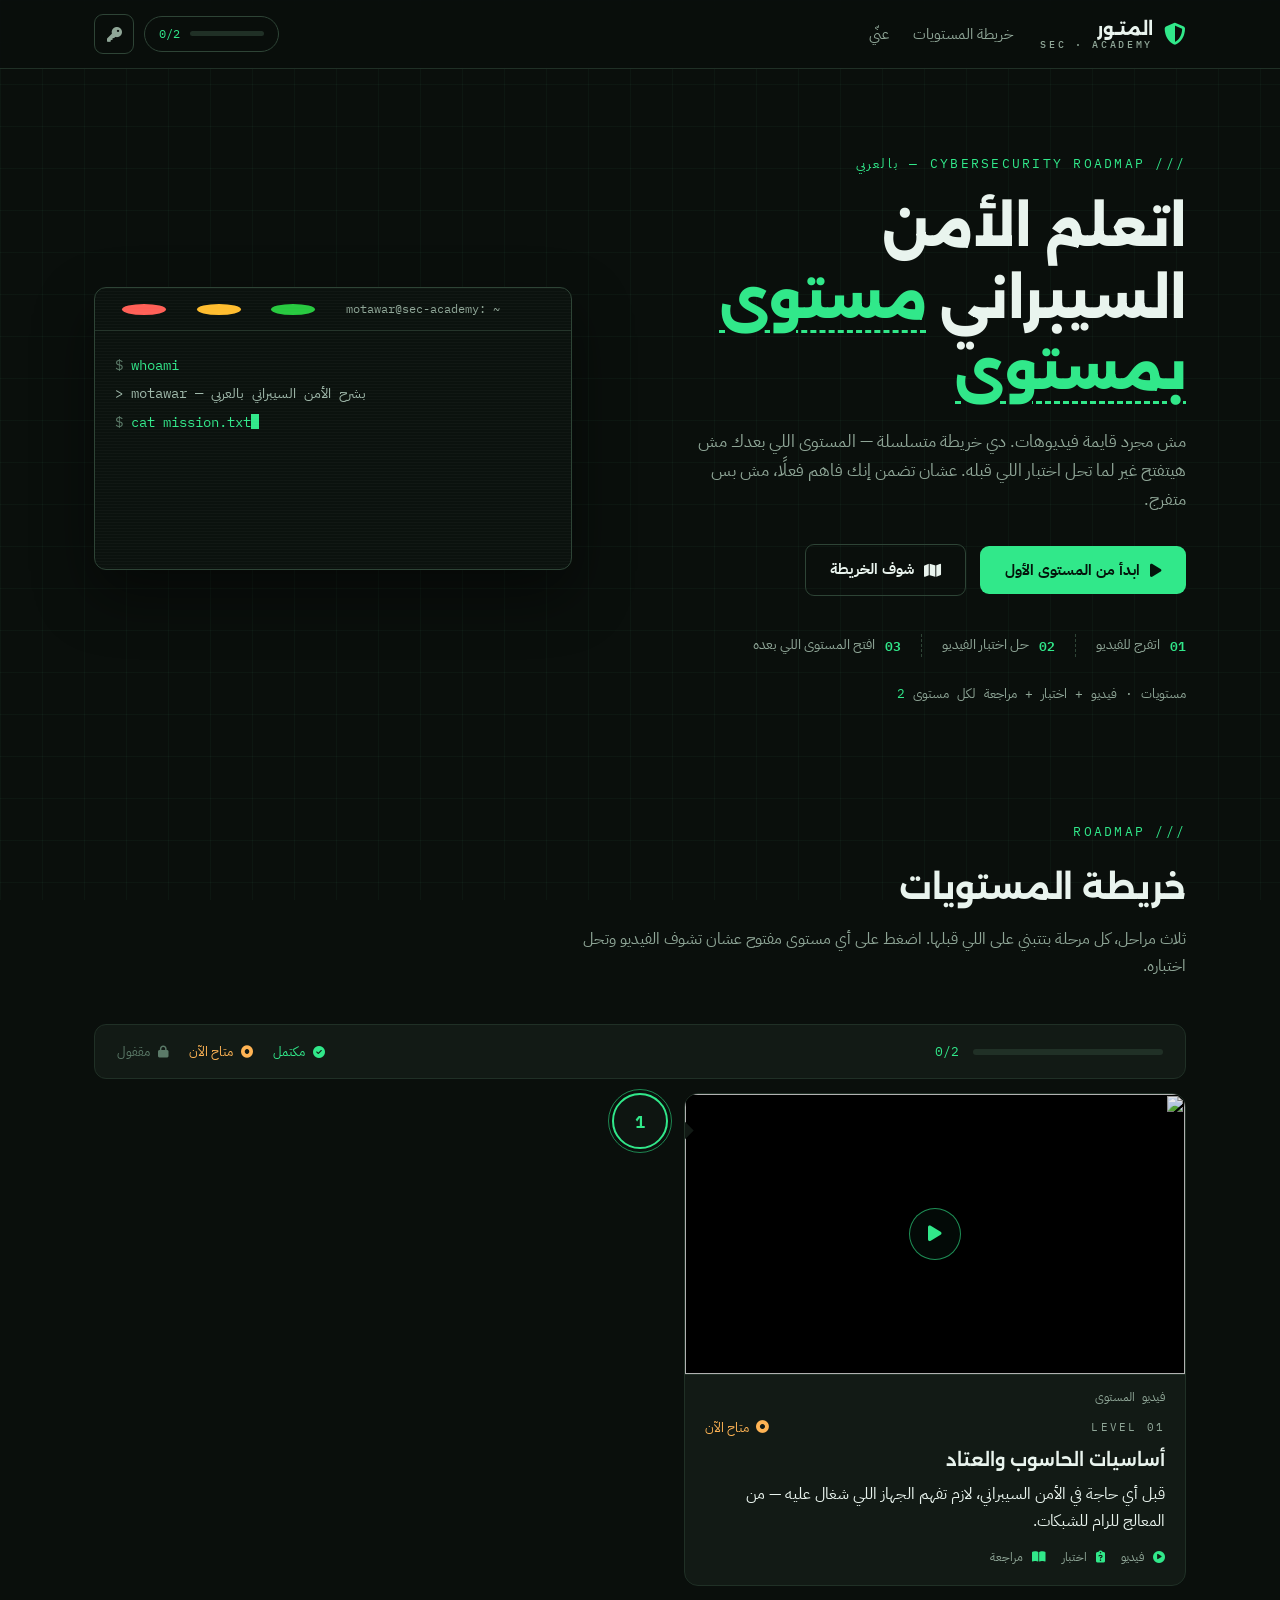
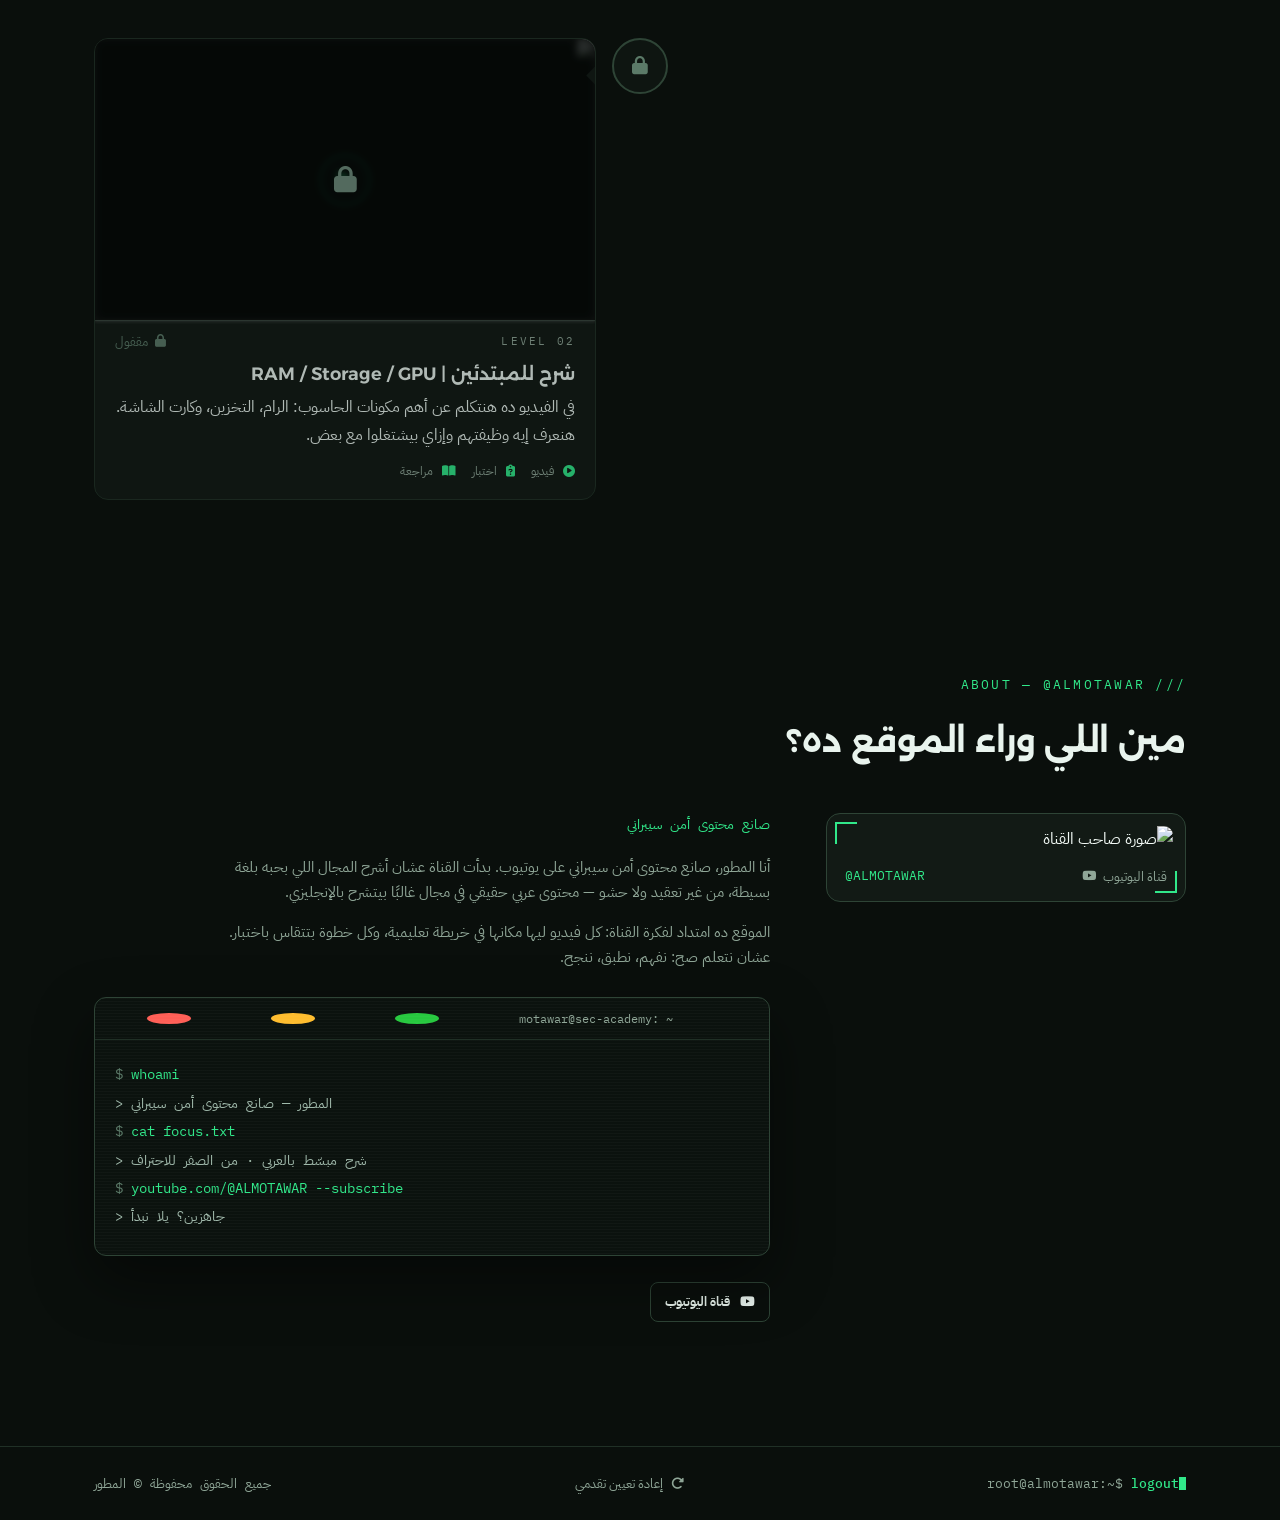
==== commit e9856dde: "Update index.html" ====
--- a/index.html
+++ b/index.html
@@ -626,7 +626,7 @@
 const PROFILE = {
   name: 'المطور',
   role: 'صانع محتوى أمن سيبراني',
-  photo: 'https://picsum.photos/seed/motawar-sec/720/820.jpg', // ← حط رابط صورتك هنا
+  photo: 'https://yt3.ggpht.com/sk41_IEB0YZ2_I9Kmb3vusy1AMgr_IidLsOV_bmW35p-zVe2zWi5LfkKffXFr2gLGnx3rRoIBQ=s176-c-k-c0x00ffffff-no-rj', // ← حط رابط صورتك هنا
   bio: [
     'أنا المطور، صانع محتوى أمن سيبراني على يوتيوب. بدأت القناة عشان أشرح المجال اللي بحبه بلغة بسيطة، من غير تعقيد ولا حشو — محتوى عربي حقيقي في مجال غالبًا بيتشرح بالإنجليزي.',
     'الموقع ده امتداد لفكرة القناة: كل فيديو ليها مكانها في خريطة تعليمية، وكل خطوة بتتقاس باختبار. عشان نتعلم صح: نفهم، نطبق، ننجح.'
@@ -1326,4 +1326,4 @@
 typeLoop();
 </script>
 </body>
-</html>+</html>
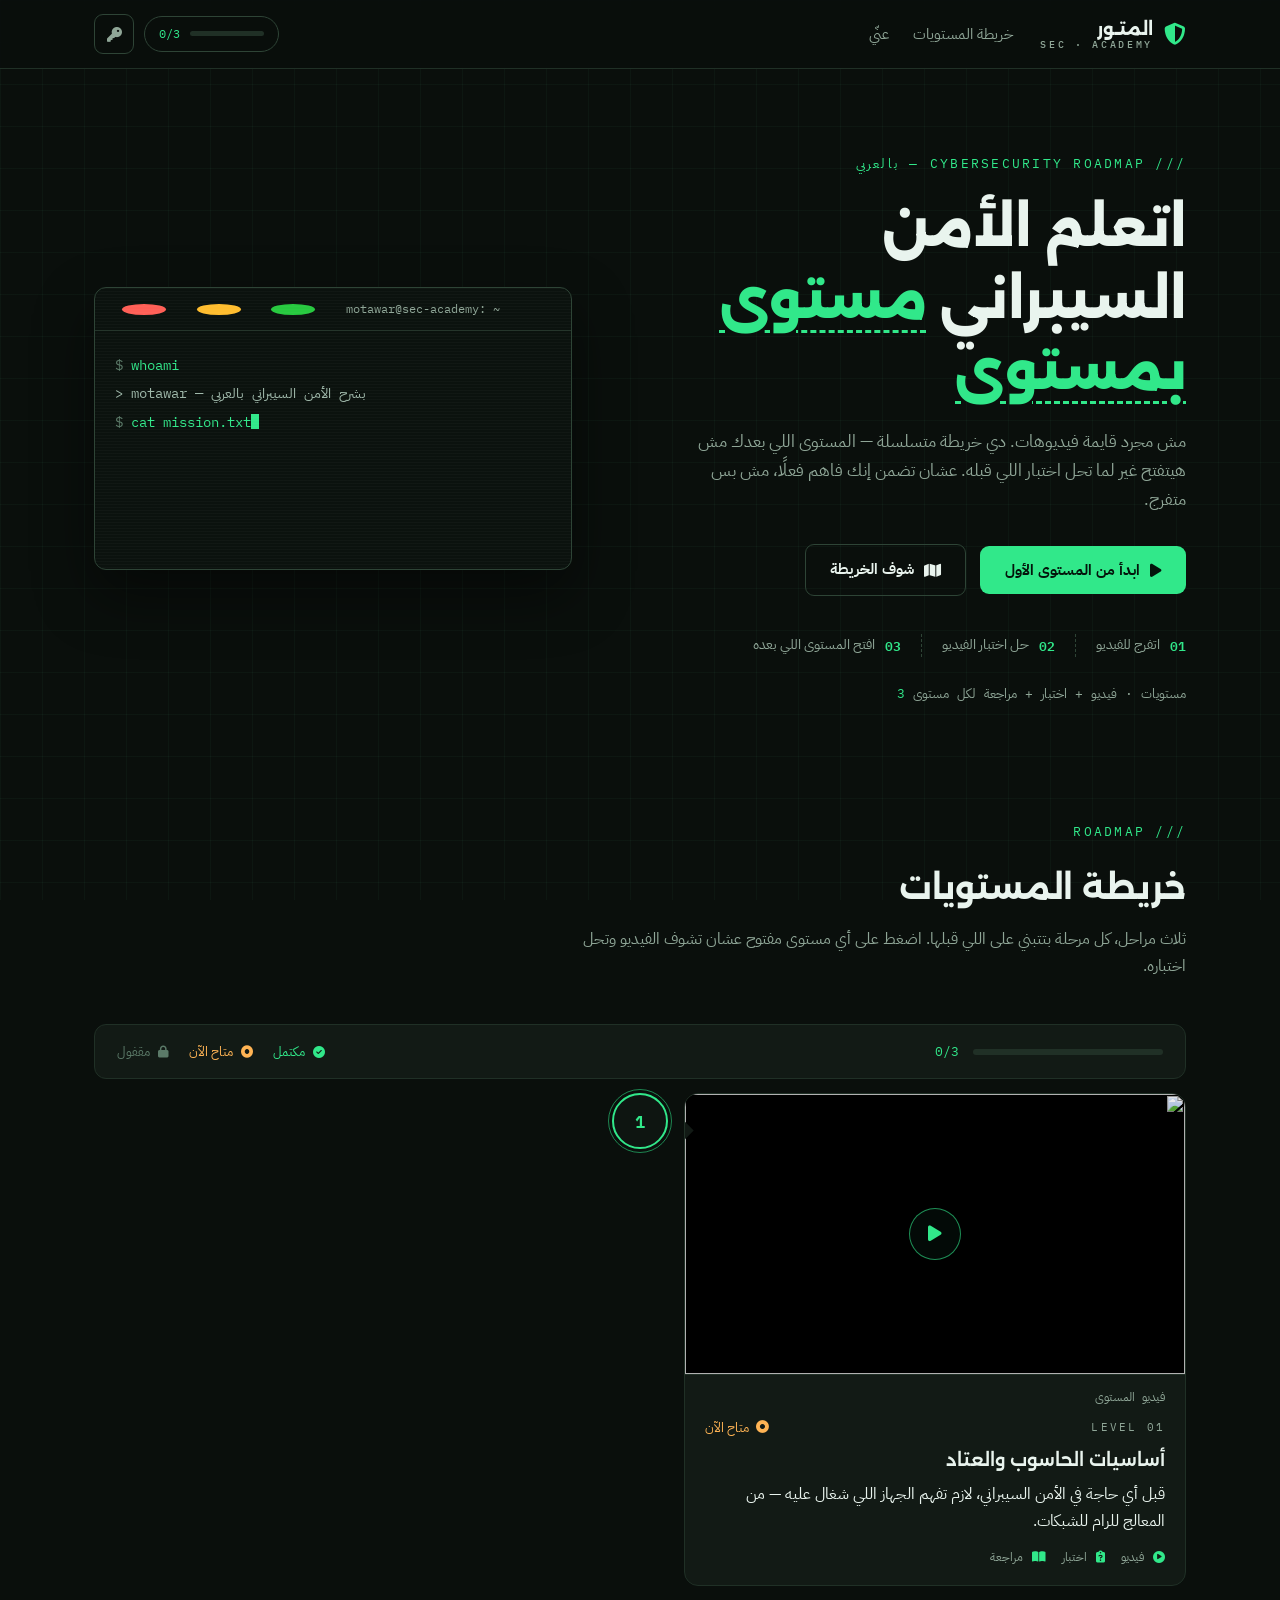
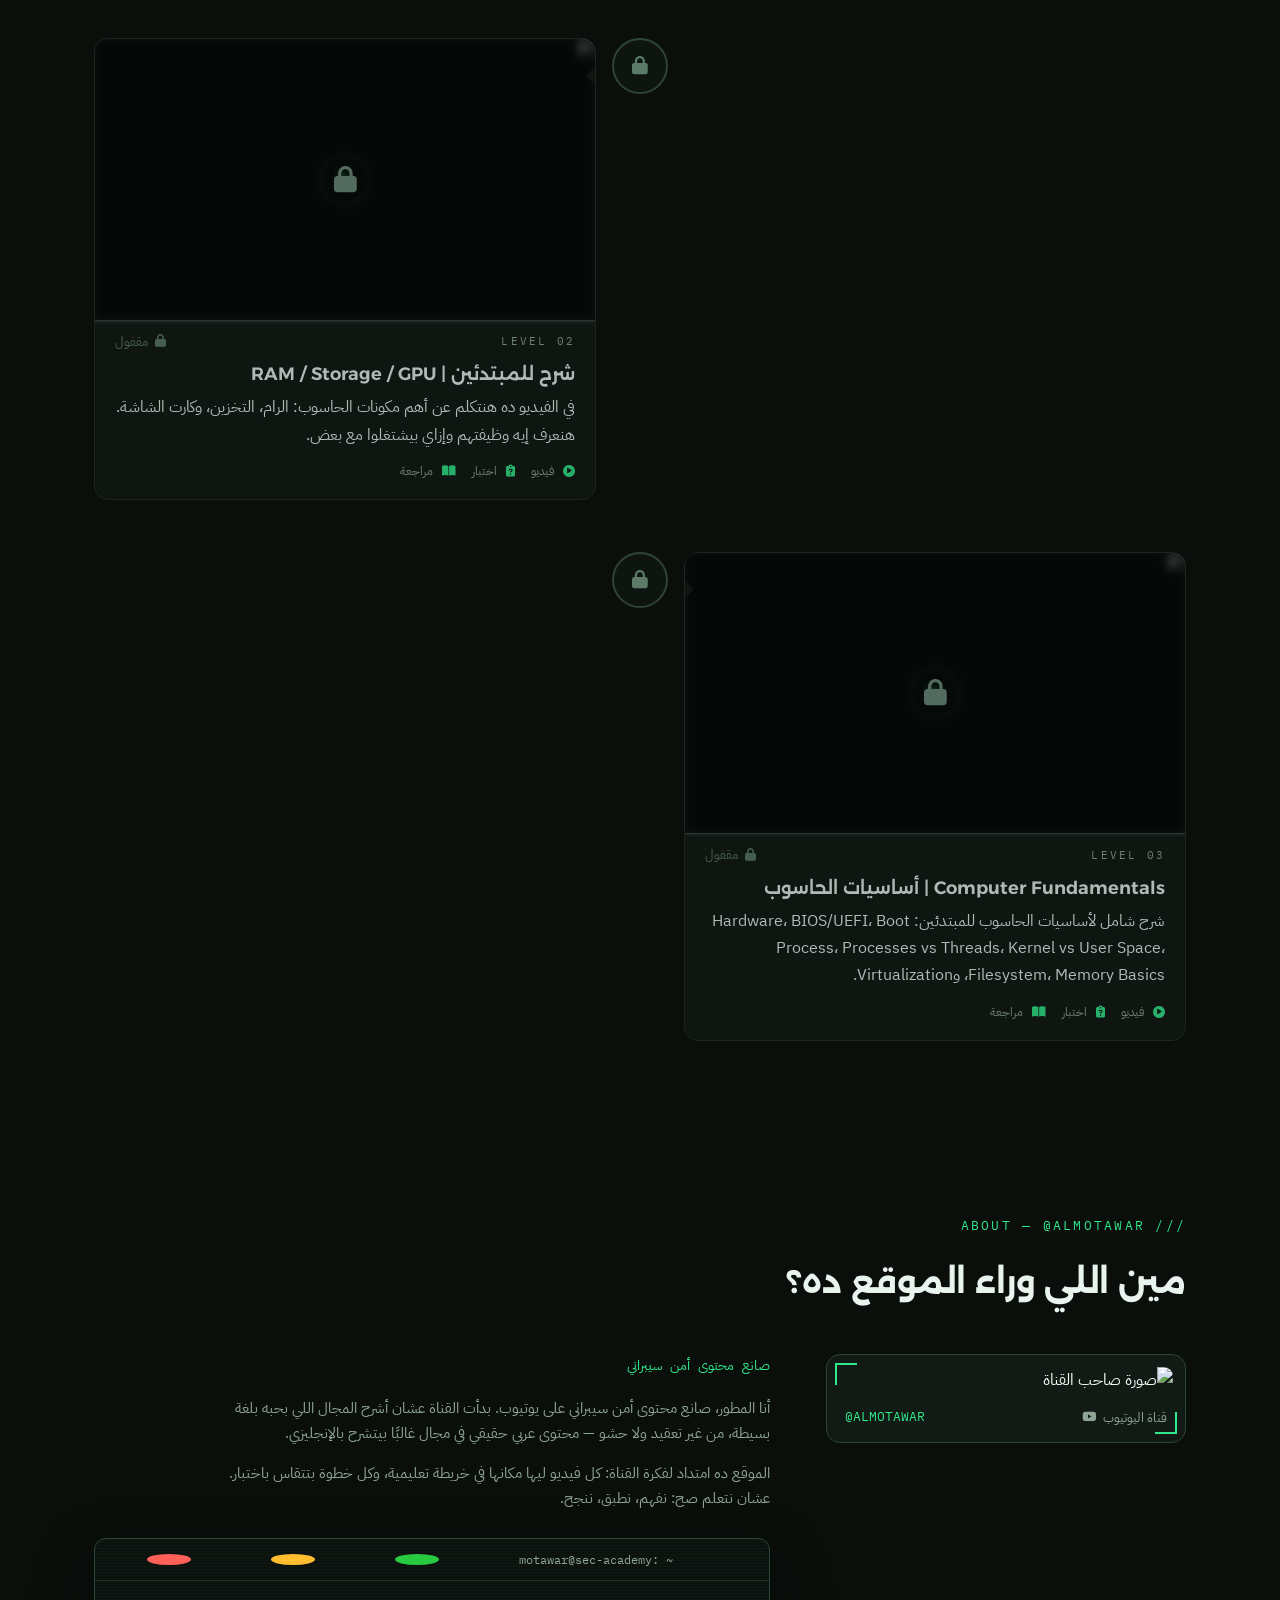
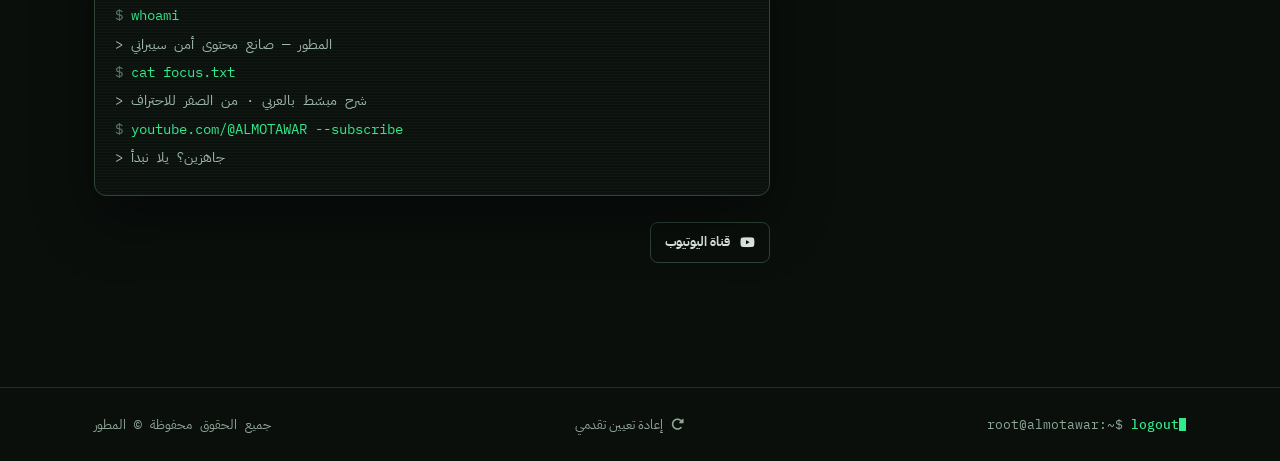
==== commit 7e381be9: "Update index.html" ====
--- a/index.html
+++ b/index.html
@@ -658,6 +658,13 @@
     linkv: "https://www.youtube.com/watch?v=9HJCgYk8tS0",
     linkquiz: "https://quizonline.site/?exam=ML8_PZSM",
     linkreview: "./level/2.html"
+  }, {
+    
+    num: '03',  title: 'Computer Fundamentals | أساسيات الحاسوب',
+  desc: 'شرح شامل لأساسيات الحاسوب للمبتدئين: Hardware، BIOS/UEFI، Boot Process، Processes vs Threads، Kernel vs User Space، Filesystem، Memory Basics، وVirtualization.',
+    linkv: "https://www.youtube.com/watch?v=SSJacPYDD6A",
+    linkquiz: "https://quizonline.site/?exam=X39Z-MUI",
+    linkreview: "./level/3.html"
   },
 
 ];
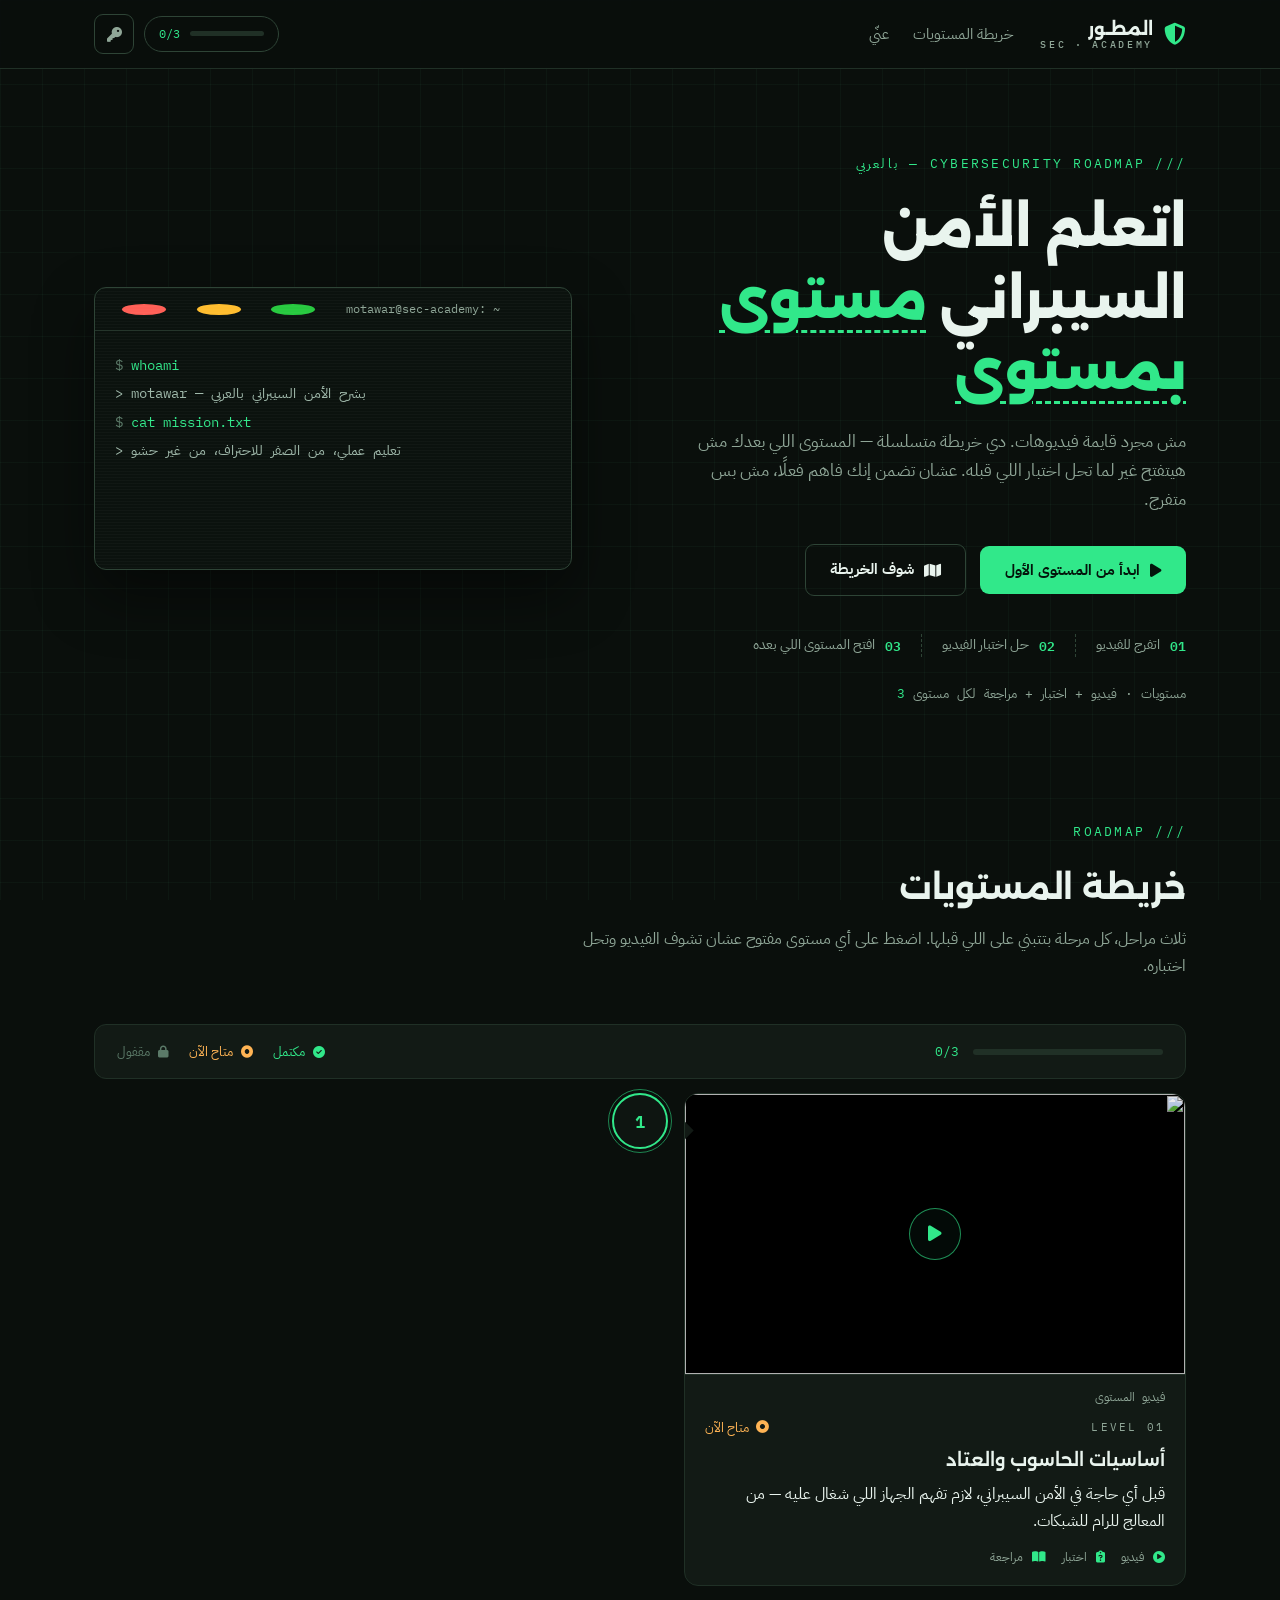
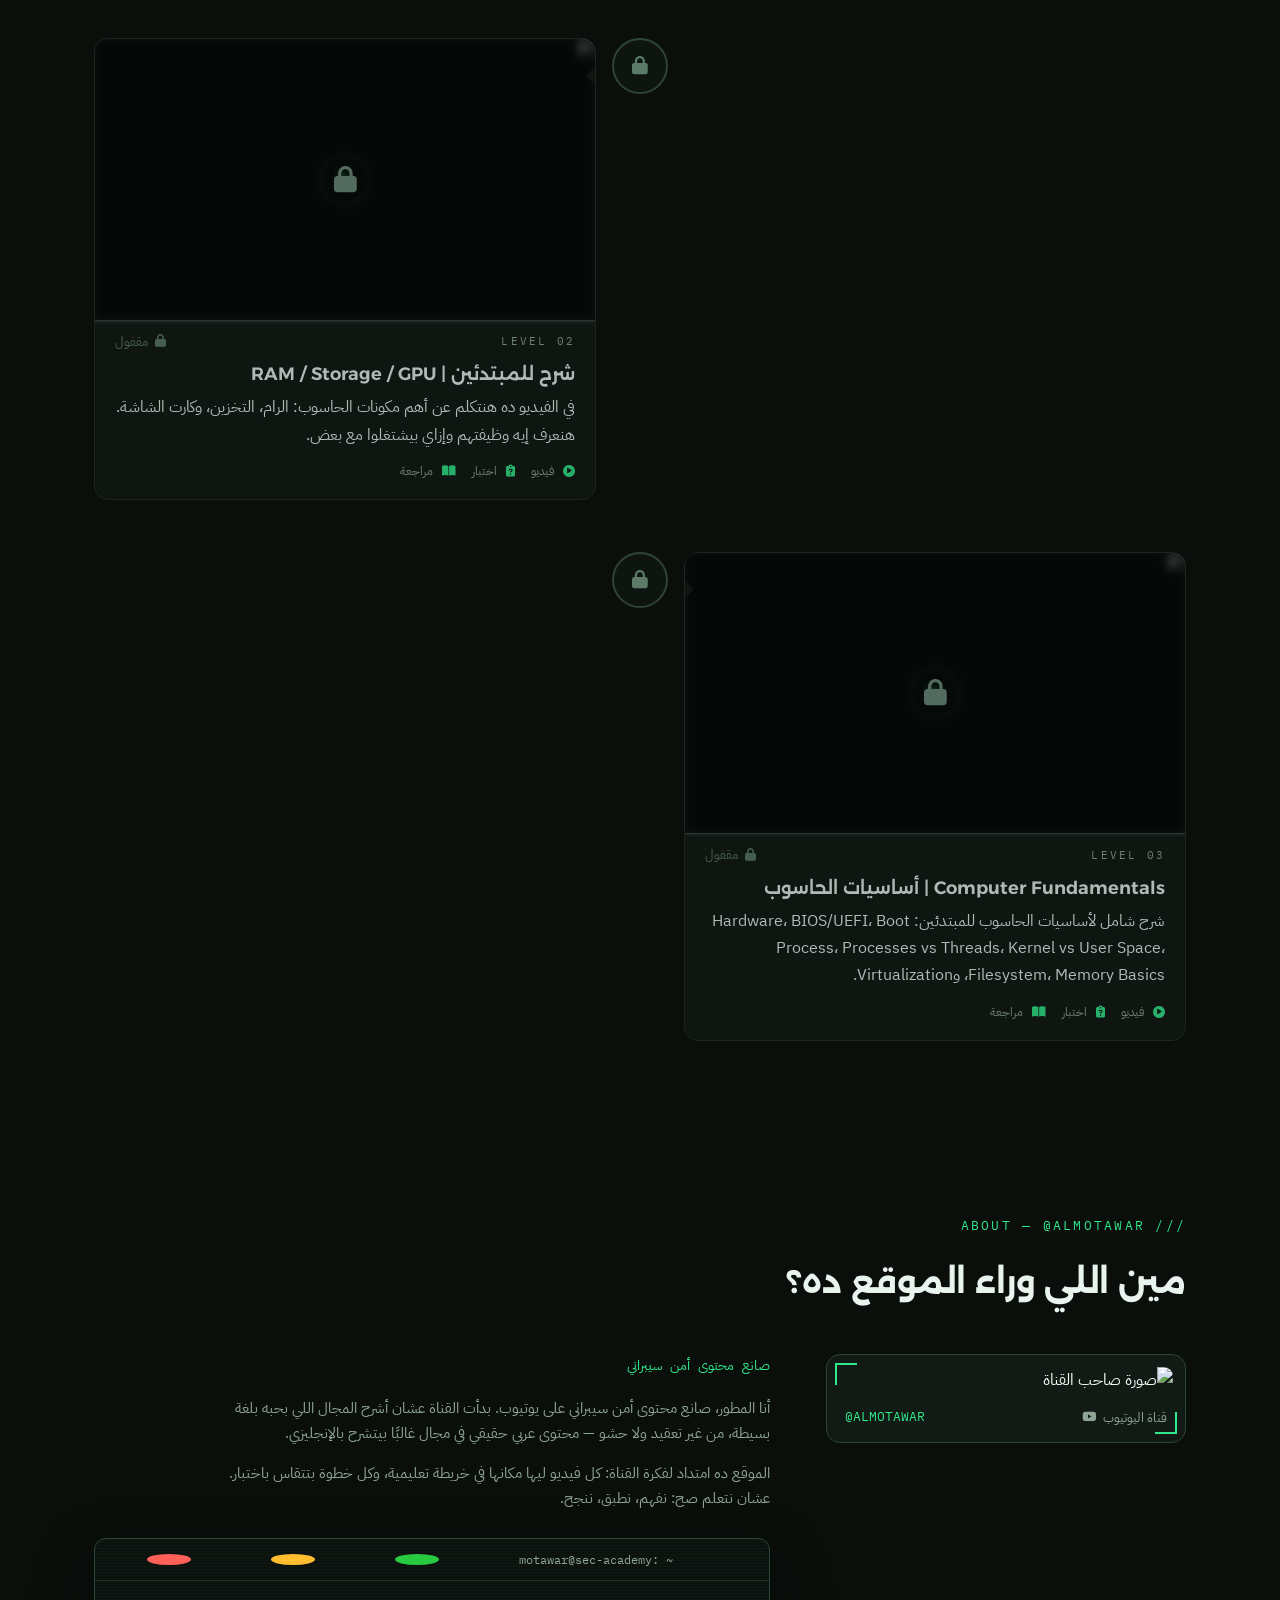
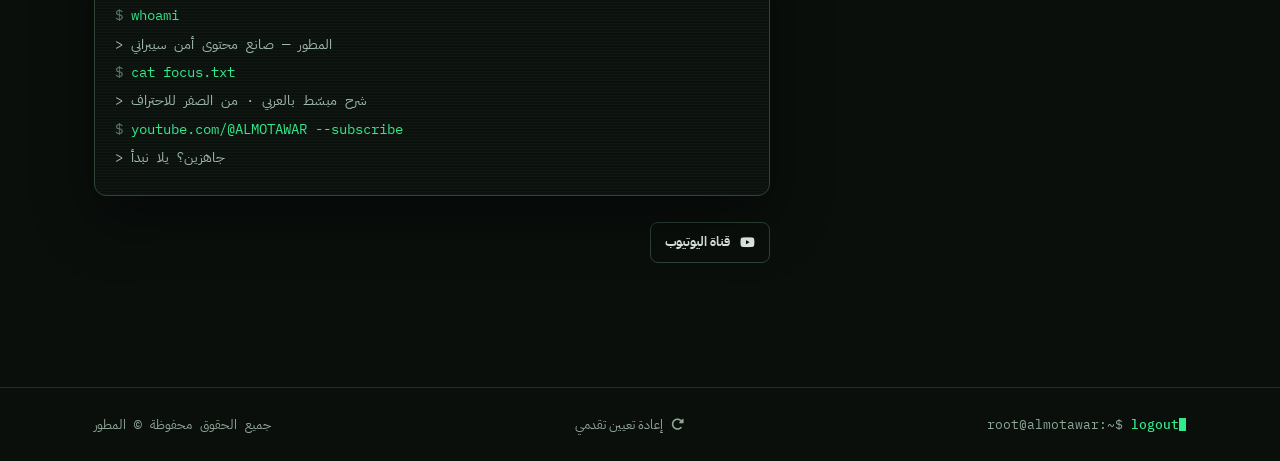
==== commit 174559a6: "Update index.html" ====
--- a/index.html
+++ b/index.html
@@ -376,7 +376,7 @@
   <div class="nav-in">
     <a class="brand" href="#top">
       <i class="fa-solid fa-shield-halved"></i>
-      <span class="brand-txt">المتـور<small>SEC · ACADEMY</small></span>
+      <span class="brand-txt">المطـور<small>SEC · ACADEMY</small></span>
     </a>
     <div class="nav-links">
       <a href="#roadmap">خريطة المستويات</a>
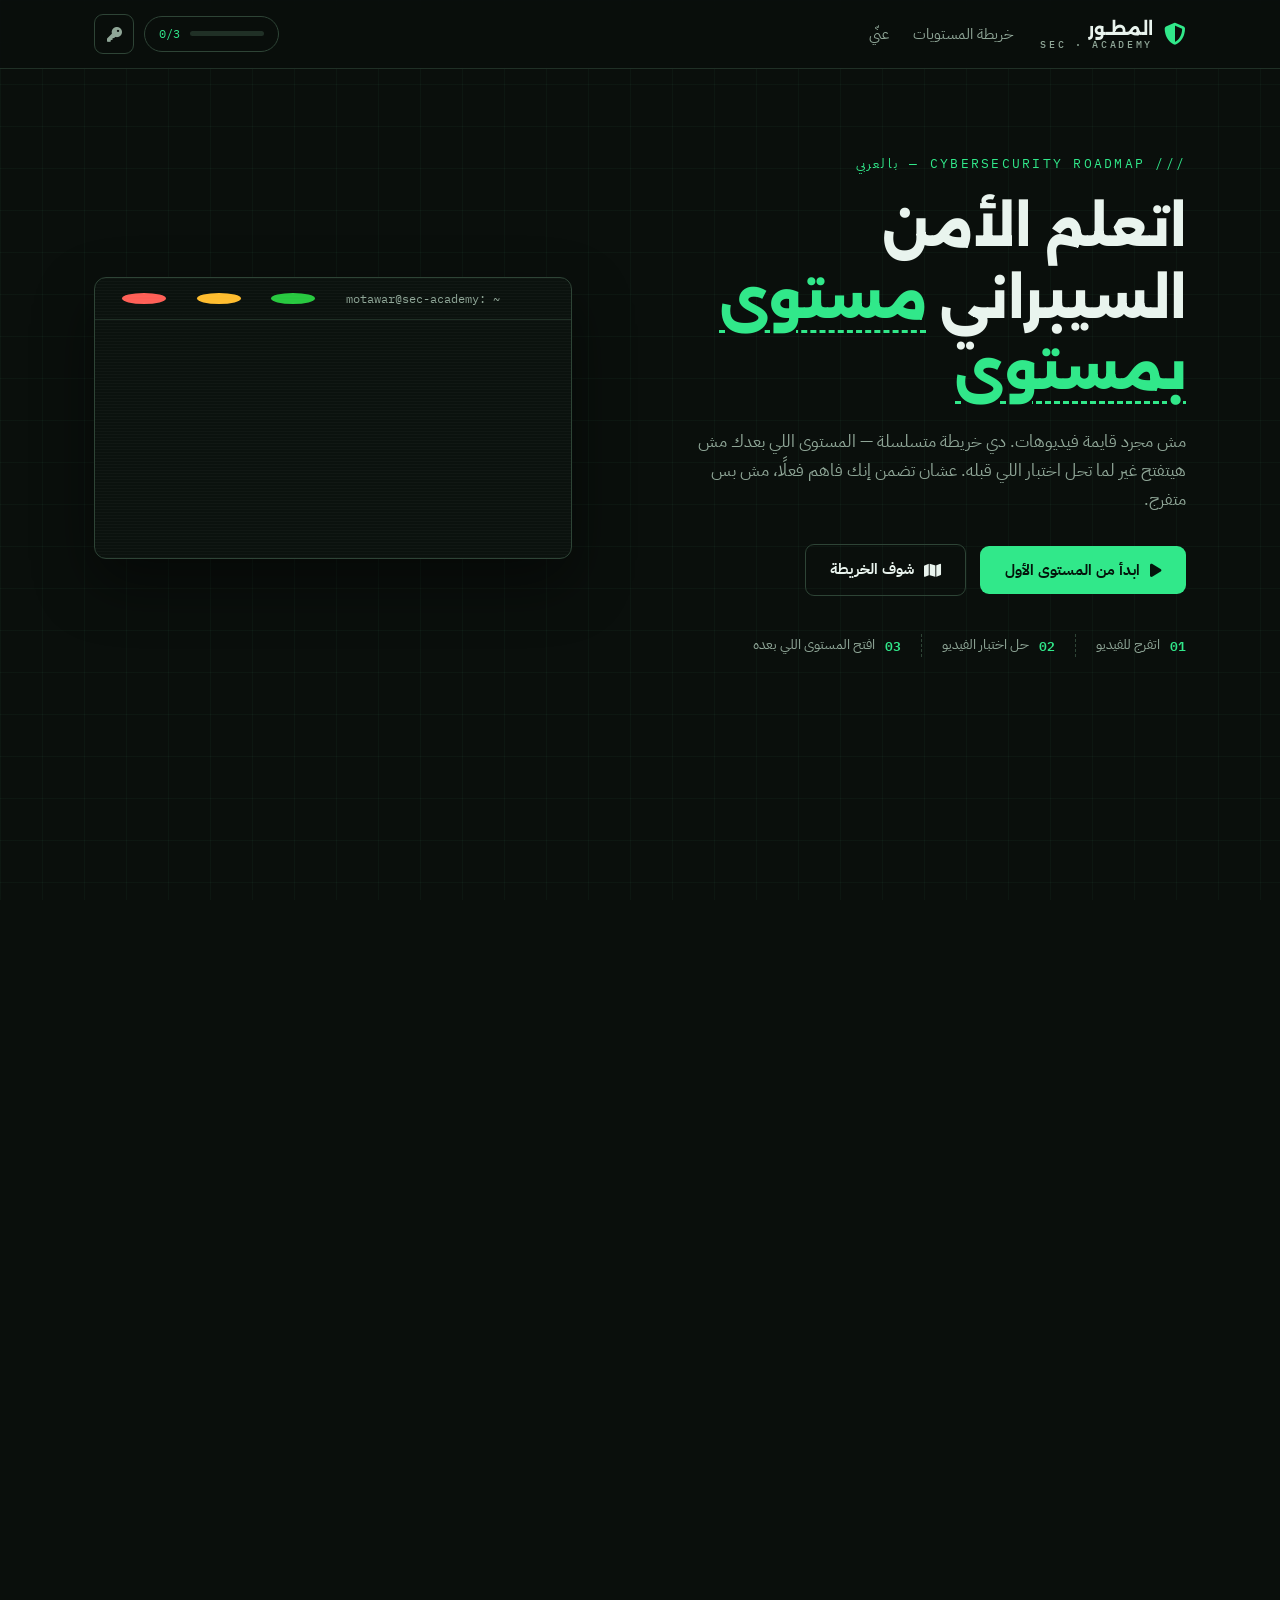
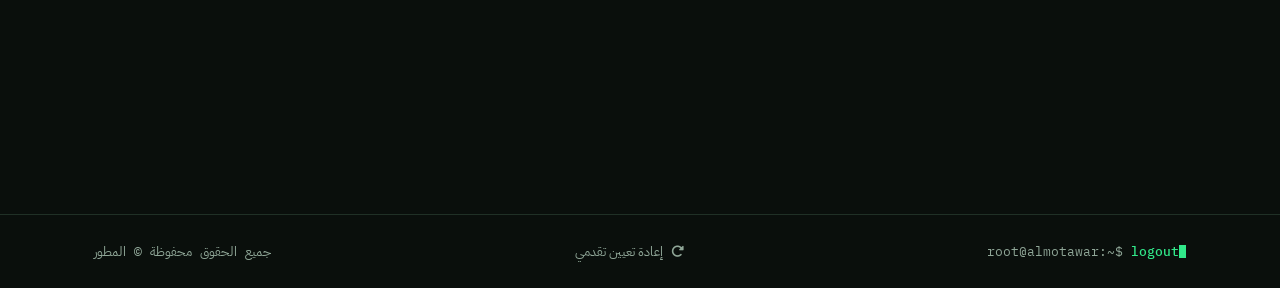
==== commit 9b551f26: "Update index.html ي" ====
--- a/index.html
+++ b/index.html
@@ -665,6 +665,13 @@
     linkv: "https://www.youtube.com/watch?v=SSJacPYDD6A",
     linkquiz: "https://quizonline.site/?exam=X39Z-MUI",
     linkreview: "./level/3.html"
+  },{
+    
+    num: '04',  title: 'Operating Systems',
+desc: 'شرح أساسيات أنظمة التشغيل للمبرمجين: OS، Users، Permissions، Processes، Services، Environment Variables، Drivers، Logs، وعلاقة نظام التشغيل بالـKernel والـHardware.'
+    linkv: "https://www.youtube.com/watch?v=hAcogQ88GMI",
+    linkquiz: "https://quizonline.site/?exam=CUASOGBL",
+    linkreview: "./level/4.html"
   },
 
 ];
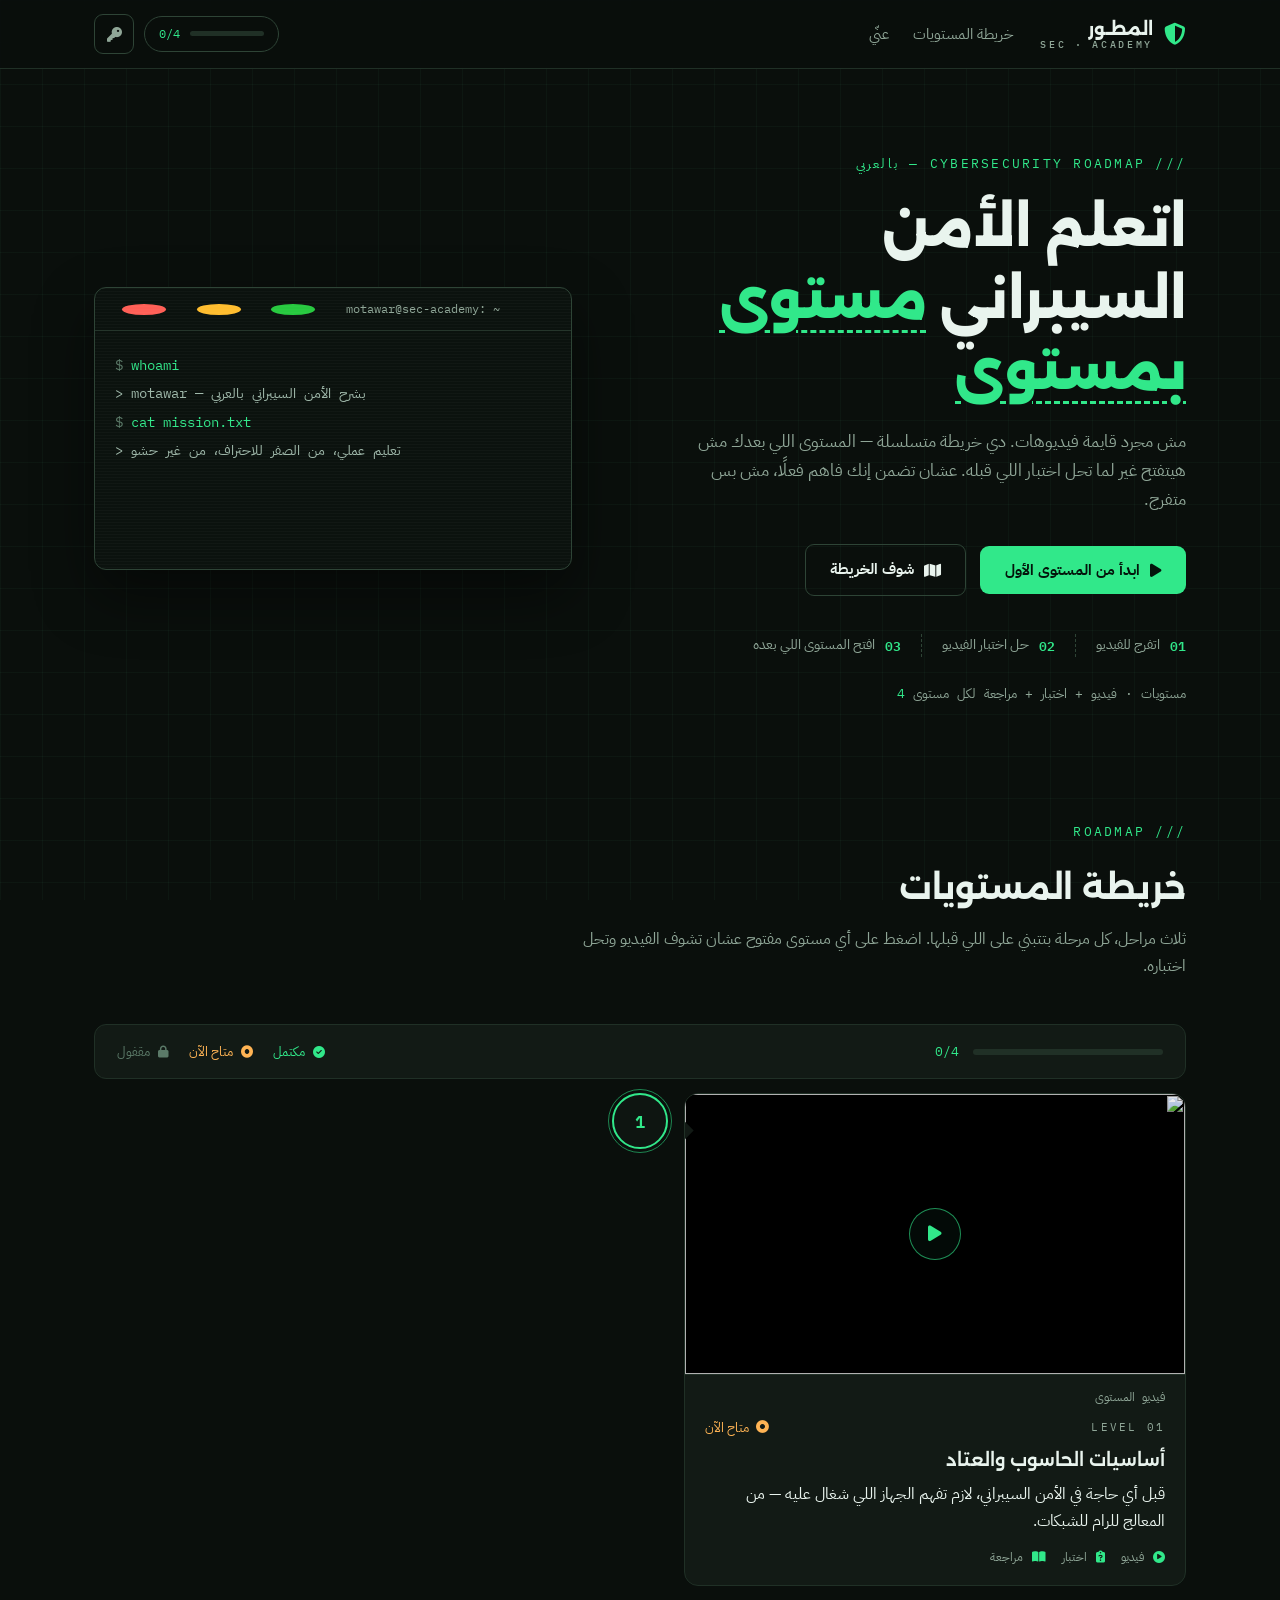
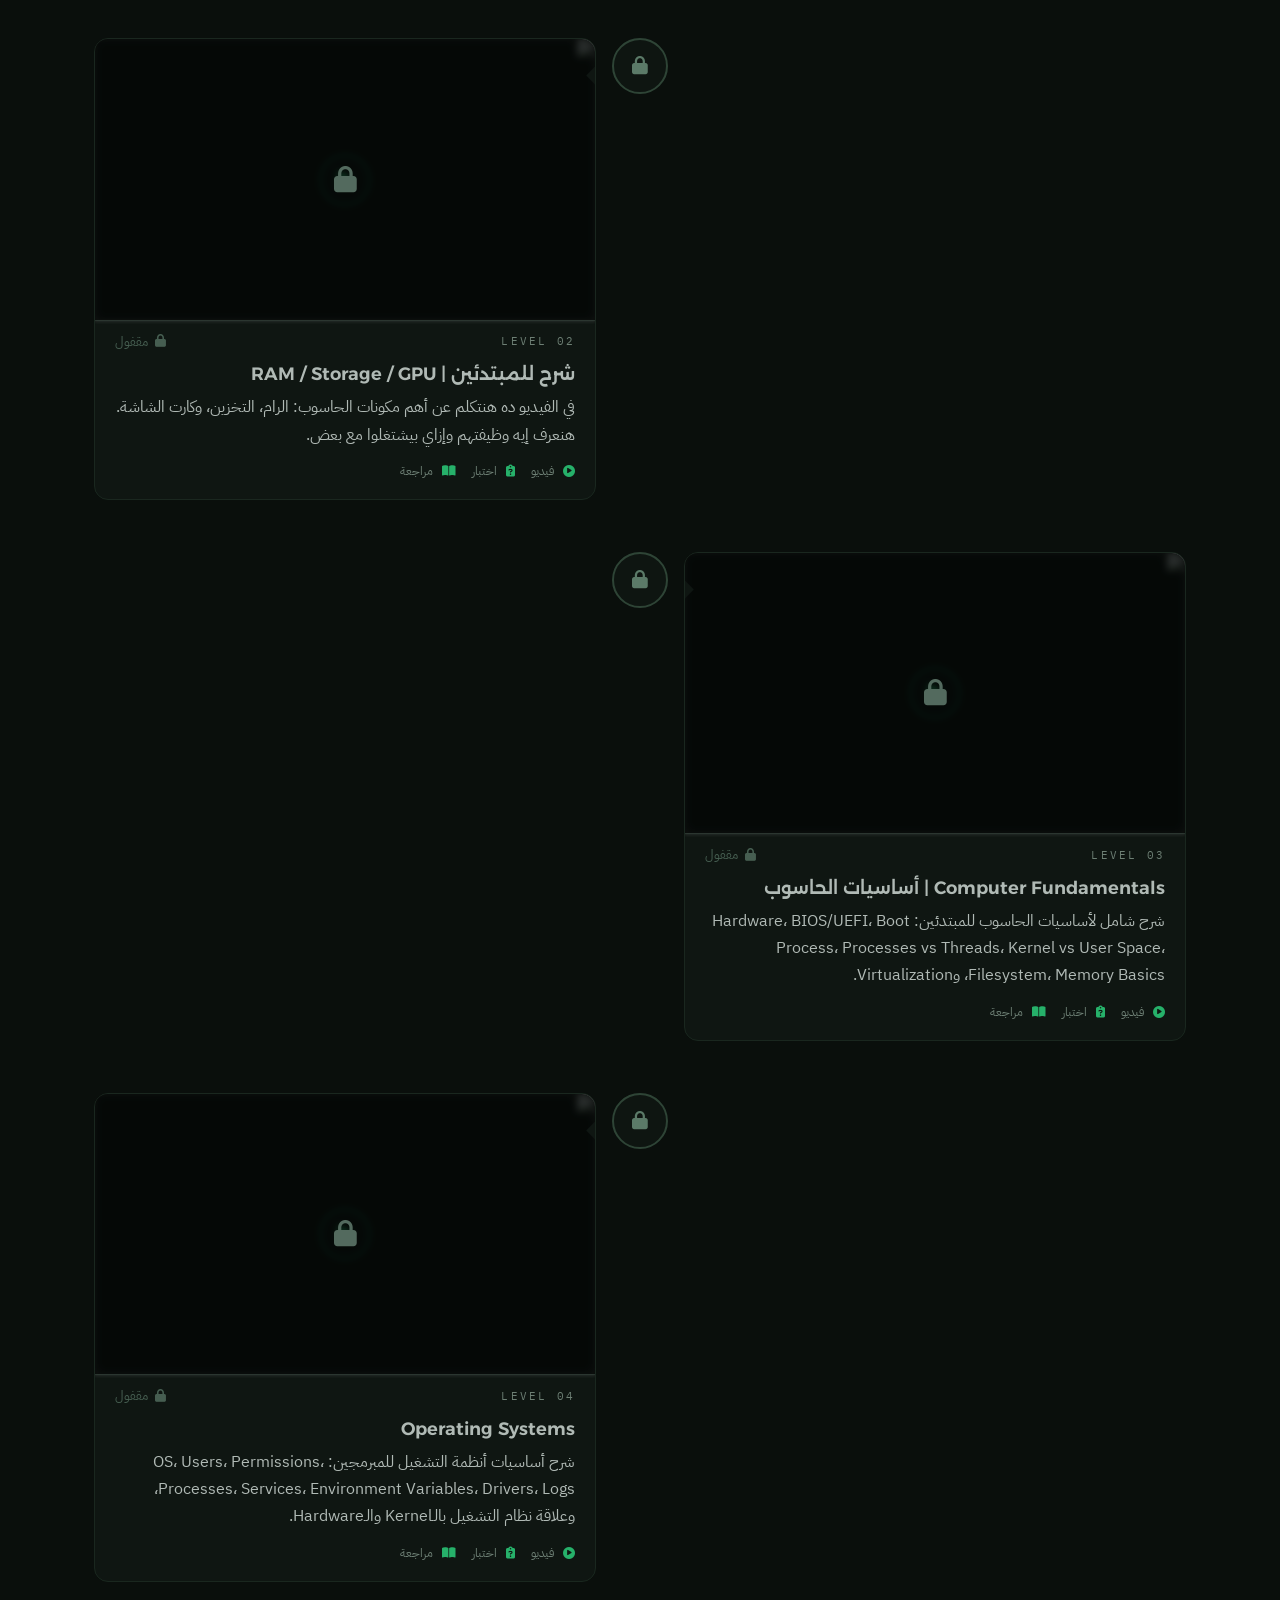
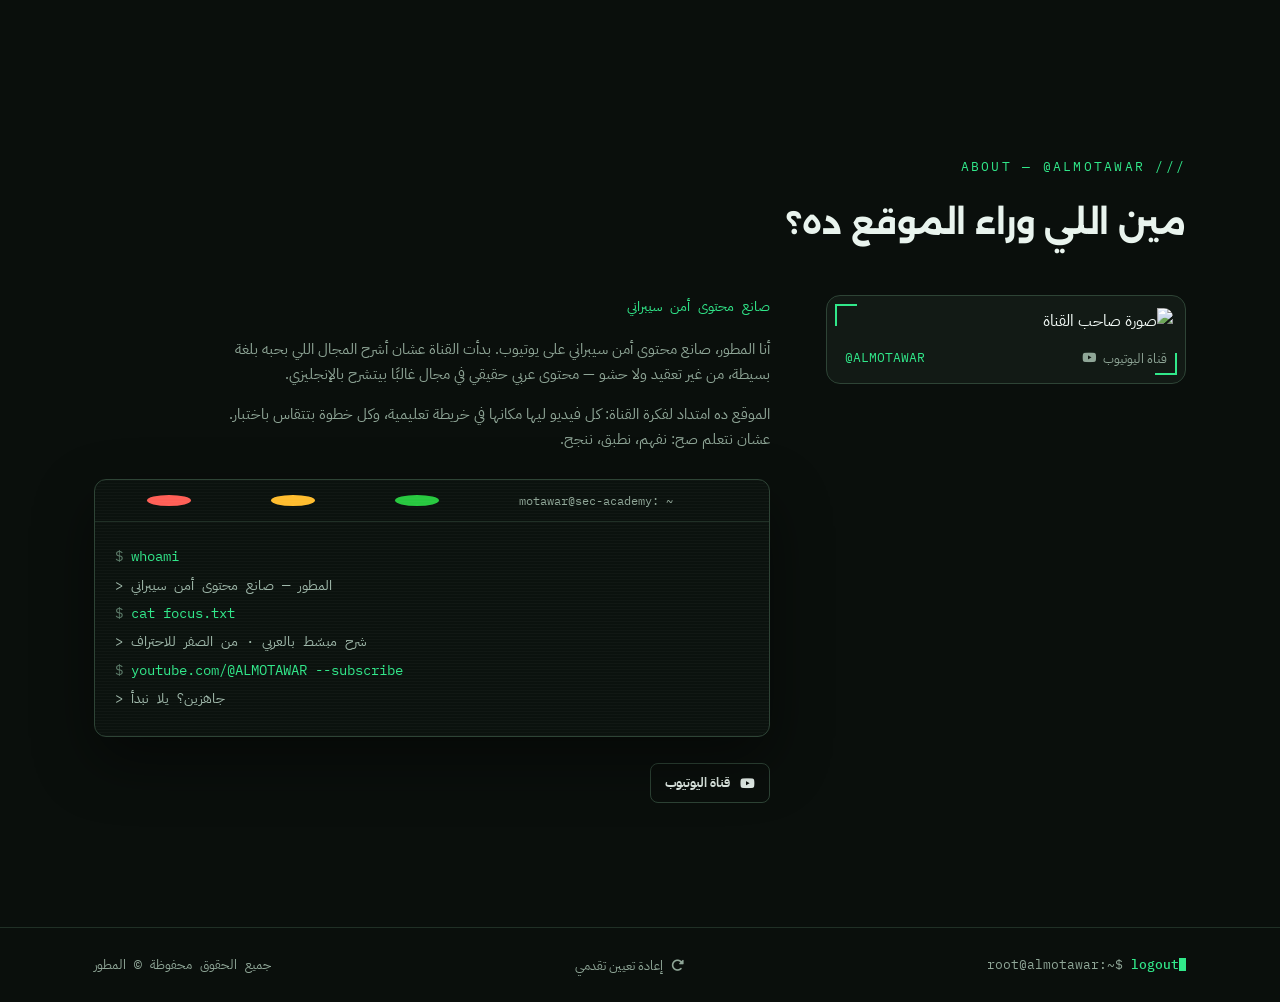
==== commit c6cd7f19: "Update index.html س" ====
--- a/index.html
+++ b/index.html
@@ -668,7 +668,7 @@
   },{
     
     num: '04',  title: 'Operating Systems',
-desc: 'شرح أساسيات أنظمة التشغيل للمبرمجين: OS، Users، Permissions، Processes، Services، Environment Variables، Drivers، Logs، وعلاقة نظام التشغيل بالـKernel والـHardware.'
+desc: 'شرح أساسيات أنظمة التشغيل للمبرمجين: OS، Users، Permissions، Processes، Services، Environment Variables، Drivers، Logs، وعلاقة نظام التشغيل بالـKernel والـHardware.',
     linkv: "https://www.youtube.com/watch?v=hAcogQ88GMI",
     linkquiz: "https://quizonline.site/?exam=CUASOGBL",
     linkreview: "./level/4.html"
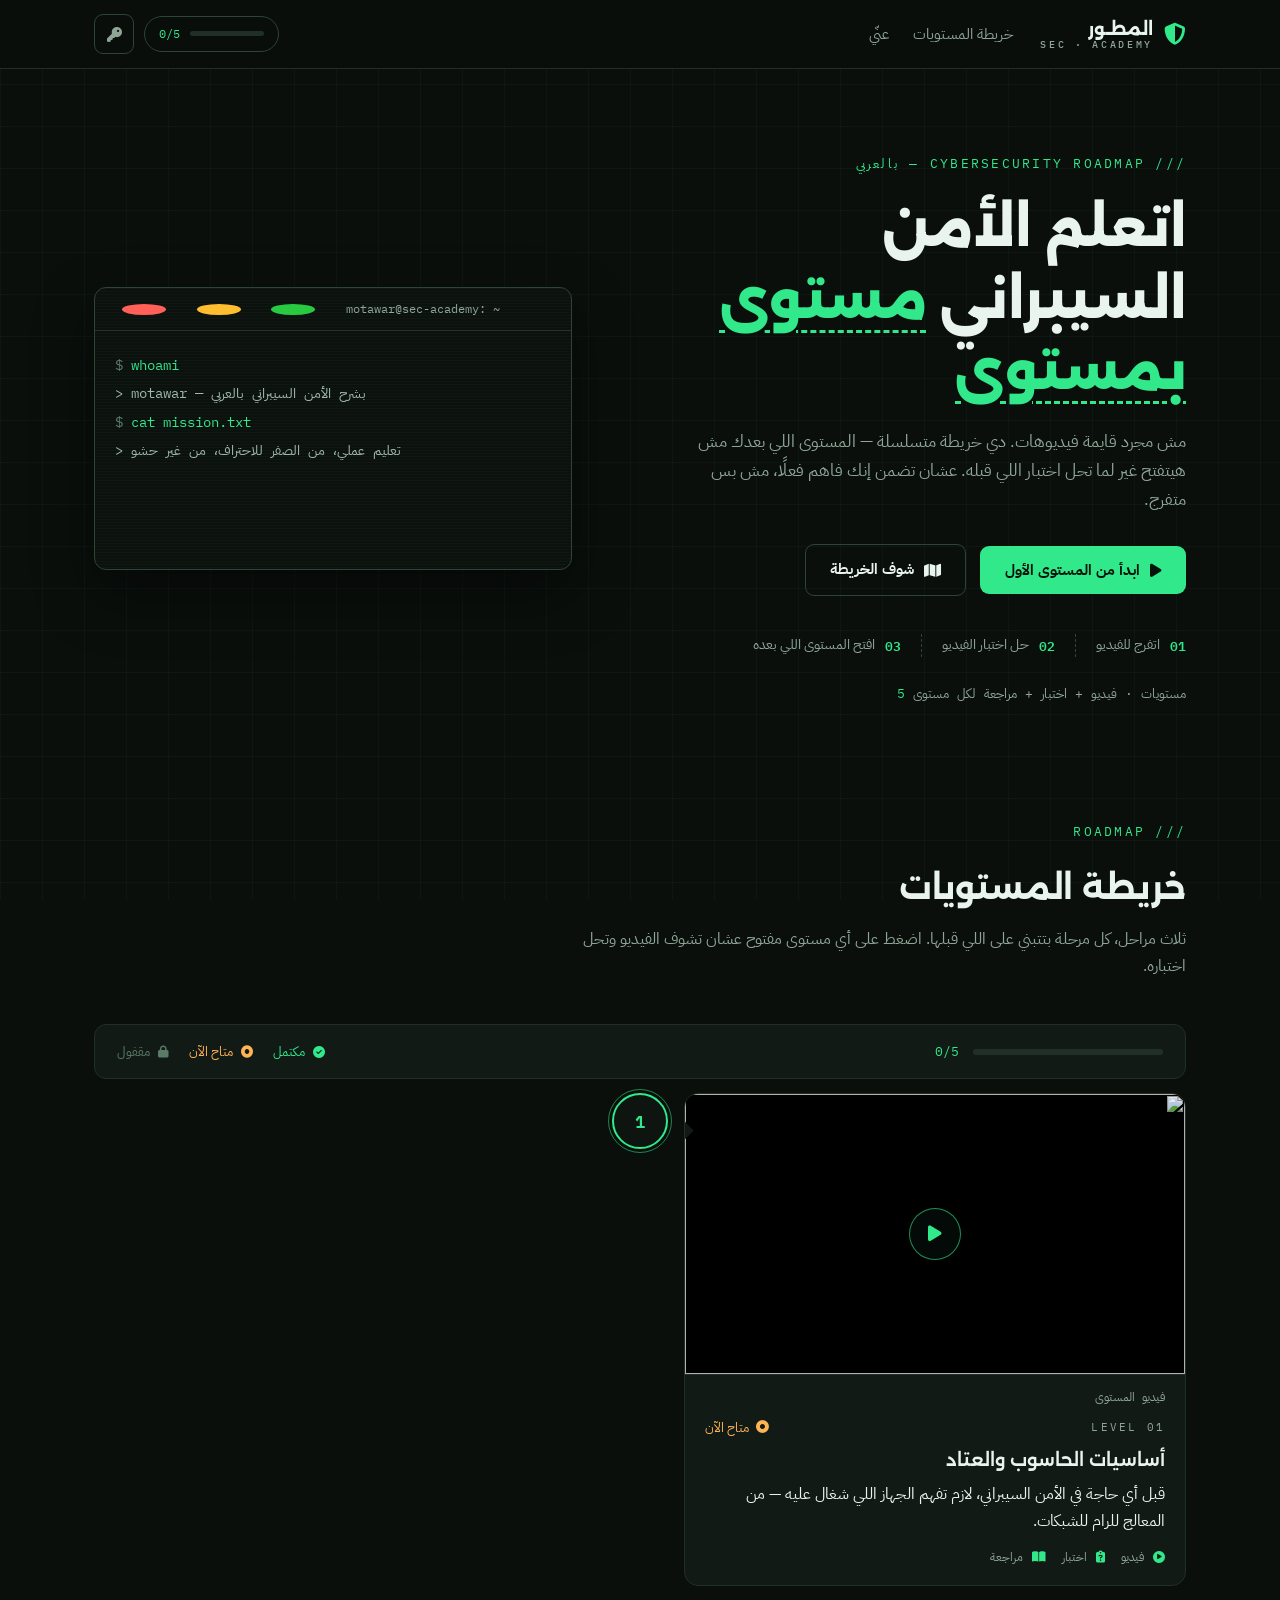
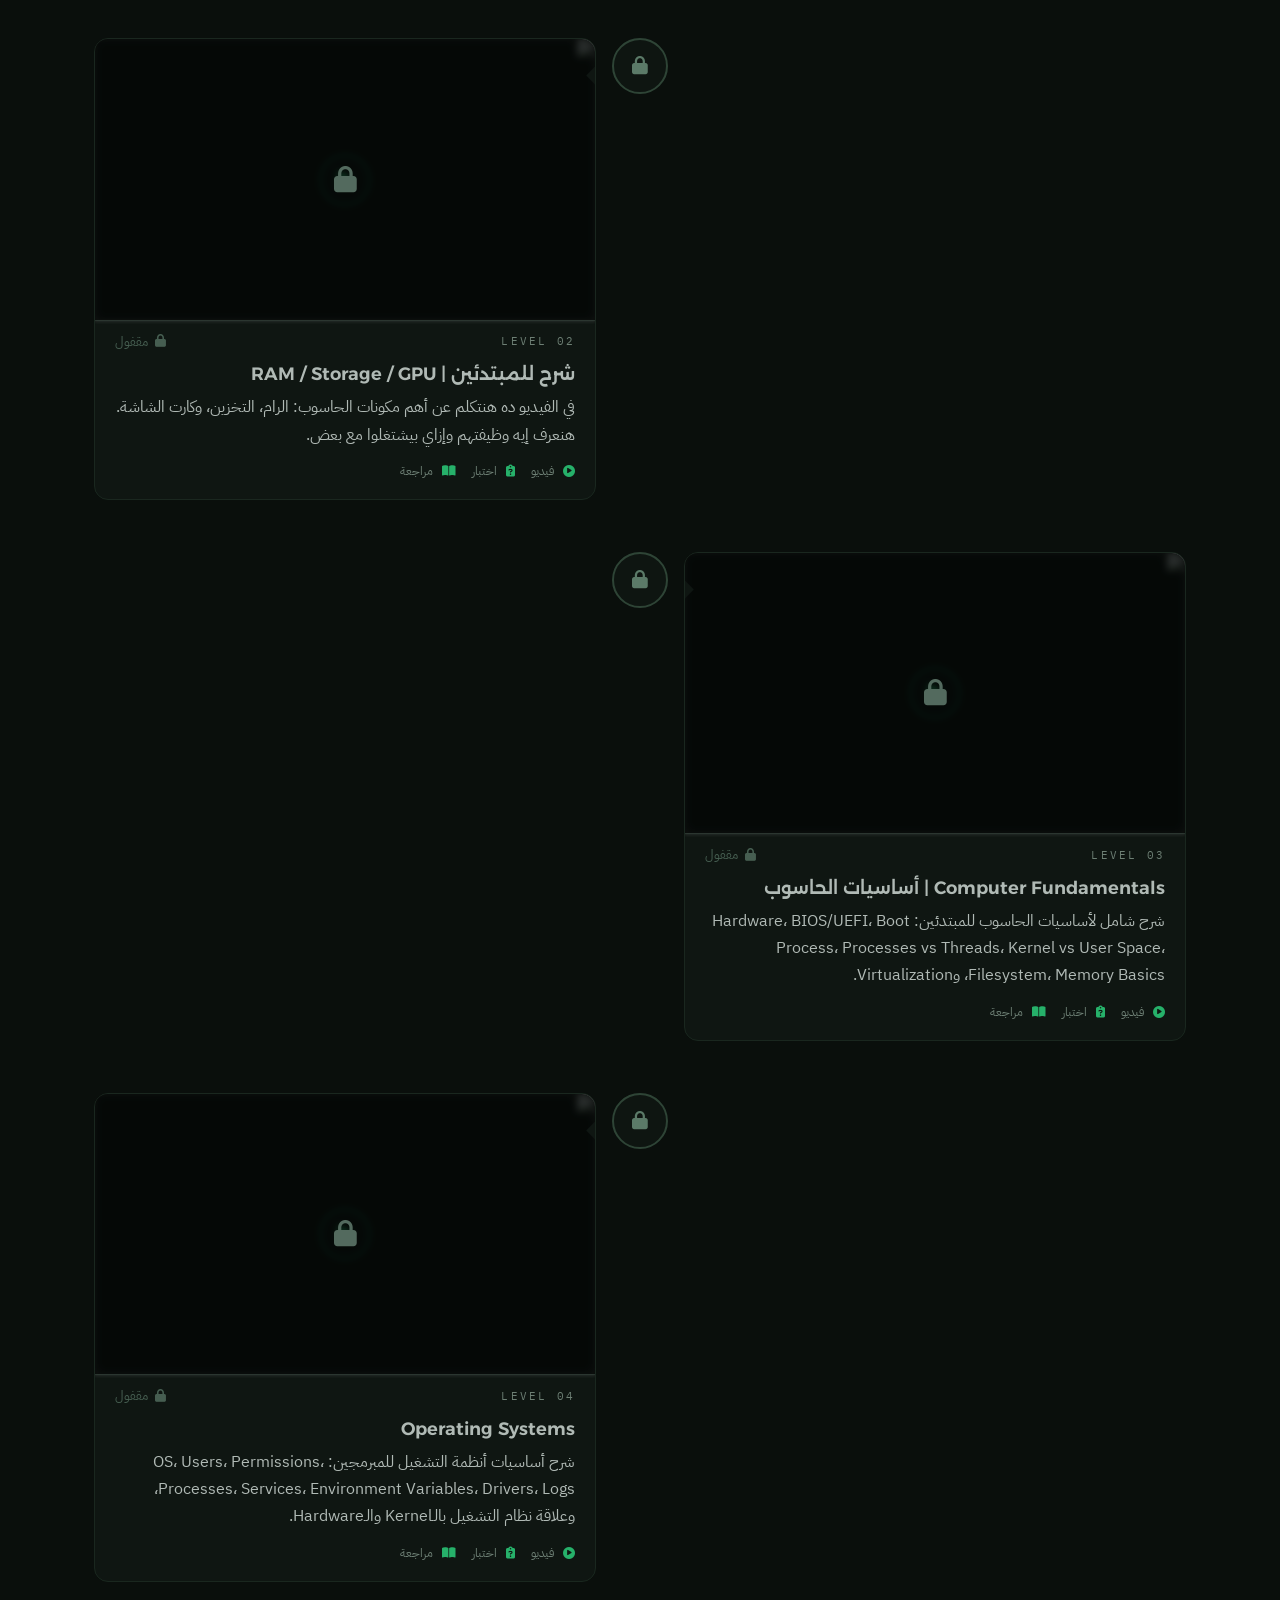
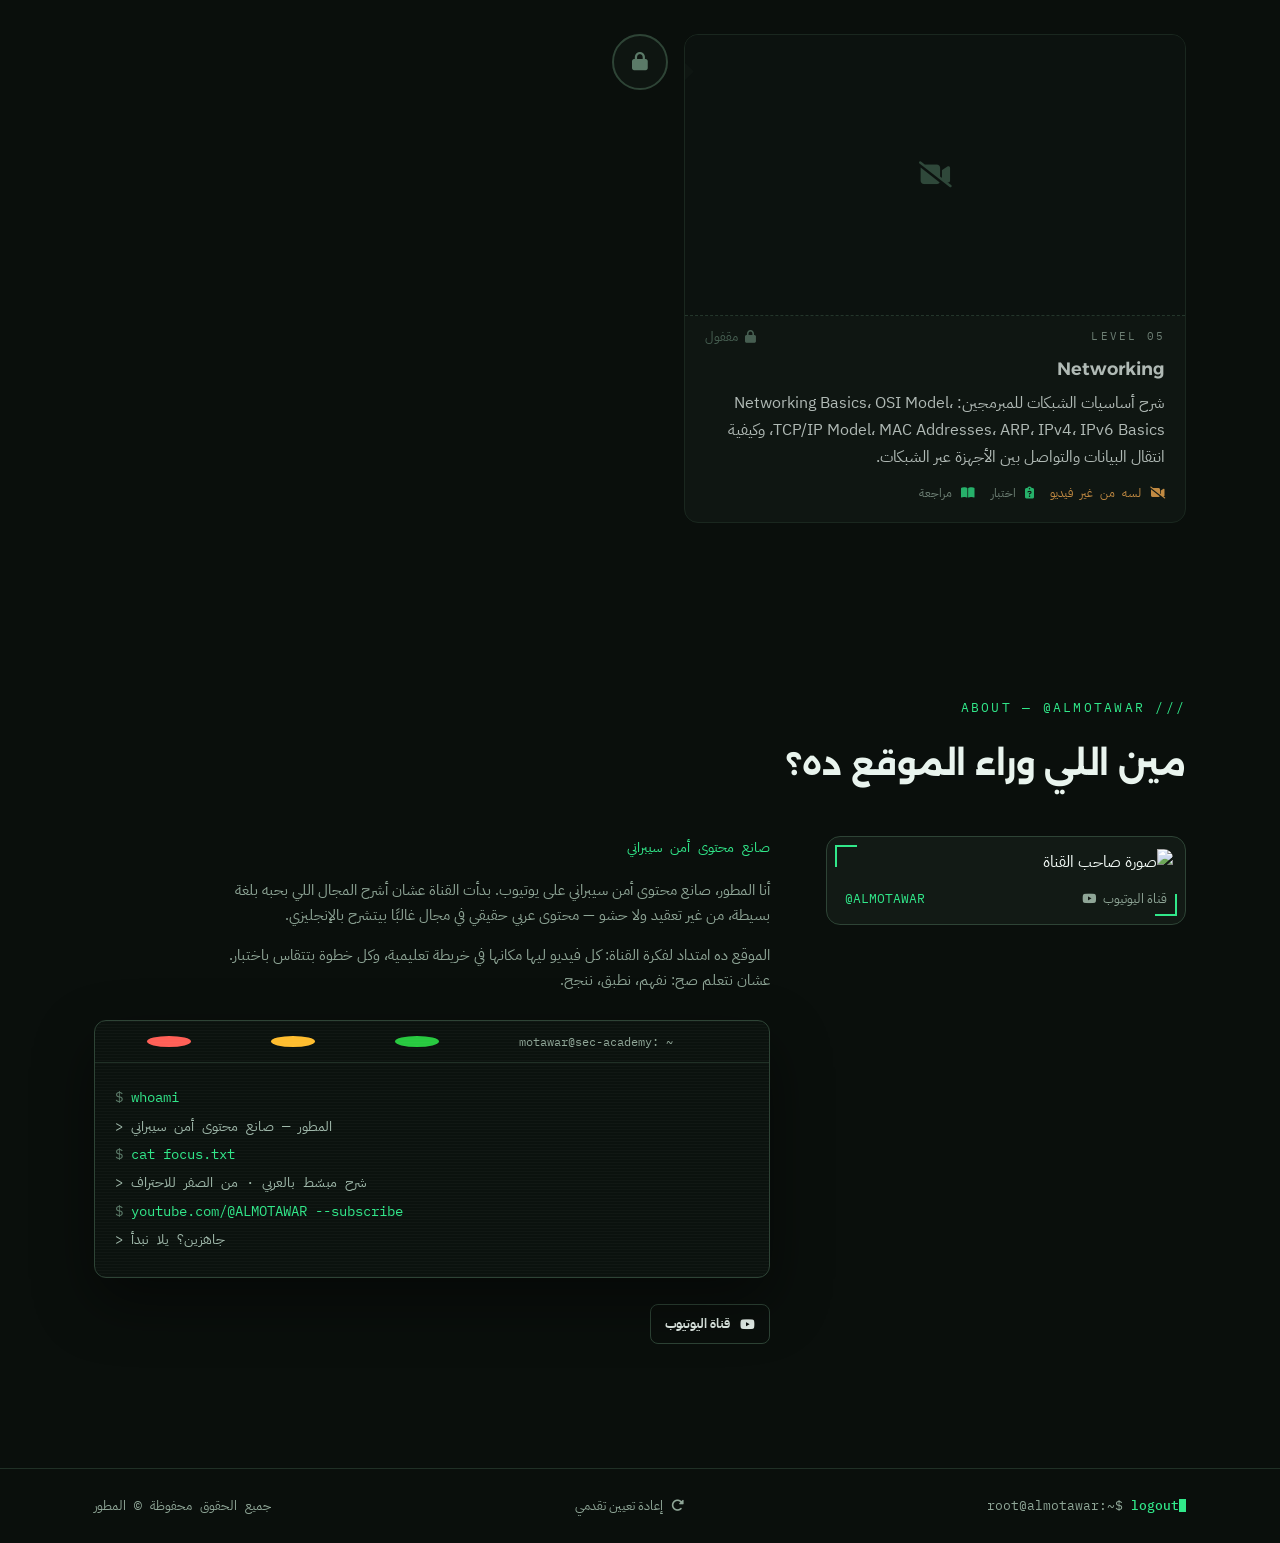
==== commit 26ba2222: "Update index.html" ====
--- a/index.html
+++ b/index.html
@@ -649,29 +649,37 @@
     num: '01', title: 'أساسيات الحاسوب والعتاد',
     desc: 'قبل أي حاجة في الأمن السيبراني، لازم تفهم الجهاز اللي شغال عليه — من المعالج للرام للشبكات.',
     linkv: "https://www.youtube.com/watch?v=CeXq9kf5rJY",
-    linkquiz: "https://quizonline.site/?exam=EFLDYZ-M",
+    linkquiz: "https://awm-dev-0.github.io/lern/level/exams-platform/exam.html?id=exam-1",
     linkreview: "./level/1.html"
   },
   {
     num: '02', title: 'شرح للمبتدئين | RAM / Storage / GPU',
     desc: 'في الفيديو ده هنتكلم عن أهم مكونات الحاسوب: الرام، التخزين، وكارت الشاشة. هنعرف إيه وظيفتهم وإزاي بيشتغلوا مع بعض.',
     linkv: "https://www.youtube.com/watch?v=9HJCgYk8tS0",
-    linkquiz: "https://quizonline.site/?exam=ML8_PZSM",
+    linkquiz: "https://awm-dev-0.github.io/lern/level/exams-platform/exam.html?id=exam-1",
     linkreview: "./level/2.html"
   }, {
     
     num: '03',  title: 'Computer Fundamentals | أساسيات الحاسوب',
   desc: 'شرح شامل لأساسيات الحاسوب للمبتدئين: Hardware، BIOS/UEFI، Boot Process، Processes vs Threads، Kernel vs User Space، Filesystem، Memory Basics، وVirtualization.',
     linkv: "https://www.youtube.com/watch?v=SSJacPYDD6A",
-    linkquiz: "https://quizonline.site/?exam=X39Z-MUI",
+    linkquiz: "https://awm-dev-0.github.io/lern/level/exams-platform/exam.html?id=exam-2",
     linkreview: "./level/3.html"
   },{
     
     num: '04',  title: 'Operating Systems',
 desc: 'شرح أساسيات أنظمة التشغيل للمبرمجين: OS، Users، Permissions، Processes، Services، Environment Variables، Drivers، Logs، وعلاقة نظام التشغيل بالـKernel والـHardware.',
     linkv: "https://www.youtube.com/watch?v=hAcogQ88GMI",
-    linkquiz: "https://quizonline.site/?exam=CUASOGBL",
+    linkquiz: "https://awm-dev-0.github.io/lern/level/exams-platform/exam.html?id=exam-3",
     linkreview: "./level/4.html"
+  },{
+    
+    num: '05',  
+  title: 'Networking',
+  desc: 'شرح أساسيات الشبكات للمبرمجين: Networking Basics، OSI Model، TCP/IP Model، MAC Addresses، ARP، IPv4، IPv6 Basics، وكيفية انتقال البيانات والتواصل بين الأجهزة عبر الشبكات.',
+    linkv: "#",
+    linkquiz: "https://awm-dev-0.github.io/lern/level/exams-platform/exam.html?id=exam-4",
+    linkreview: "./level/5.html"
   },
 
 ];
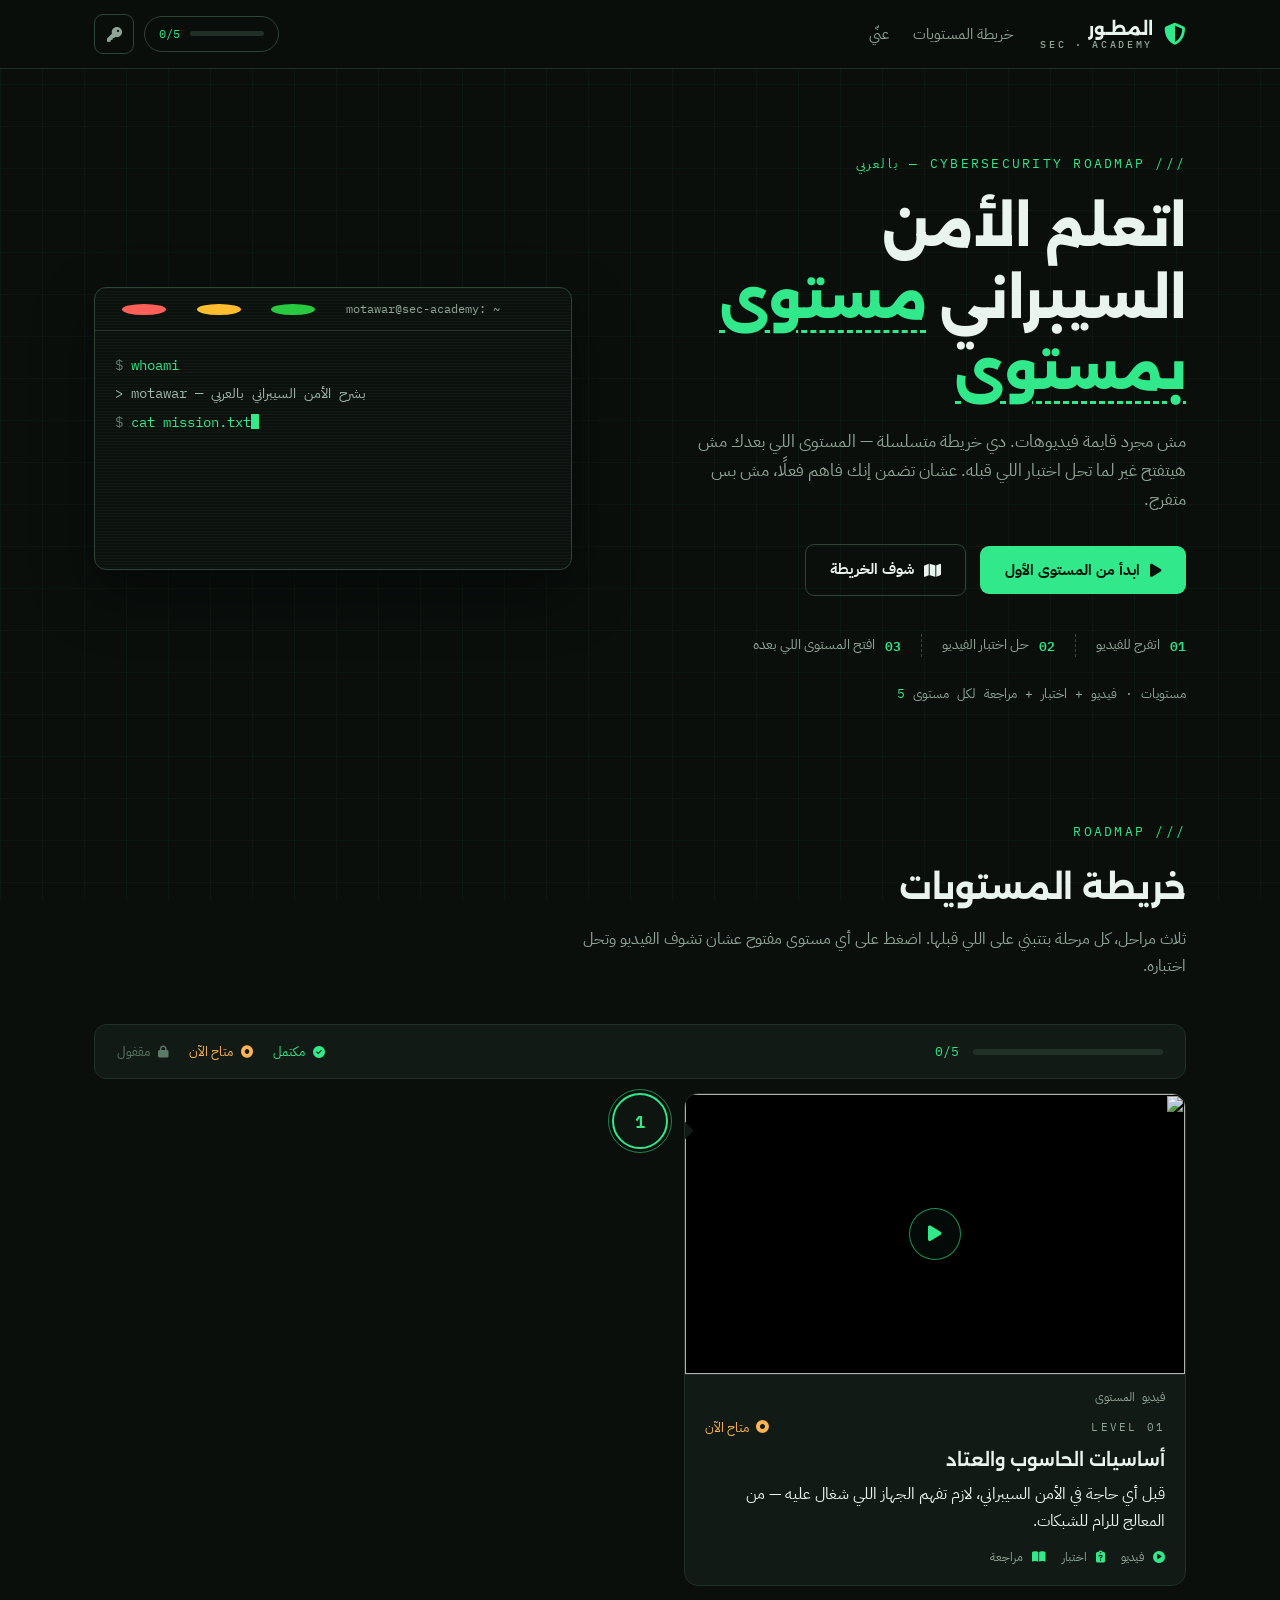
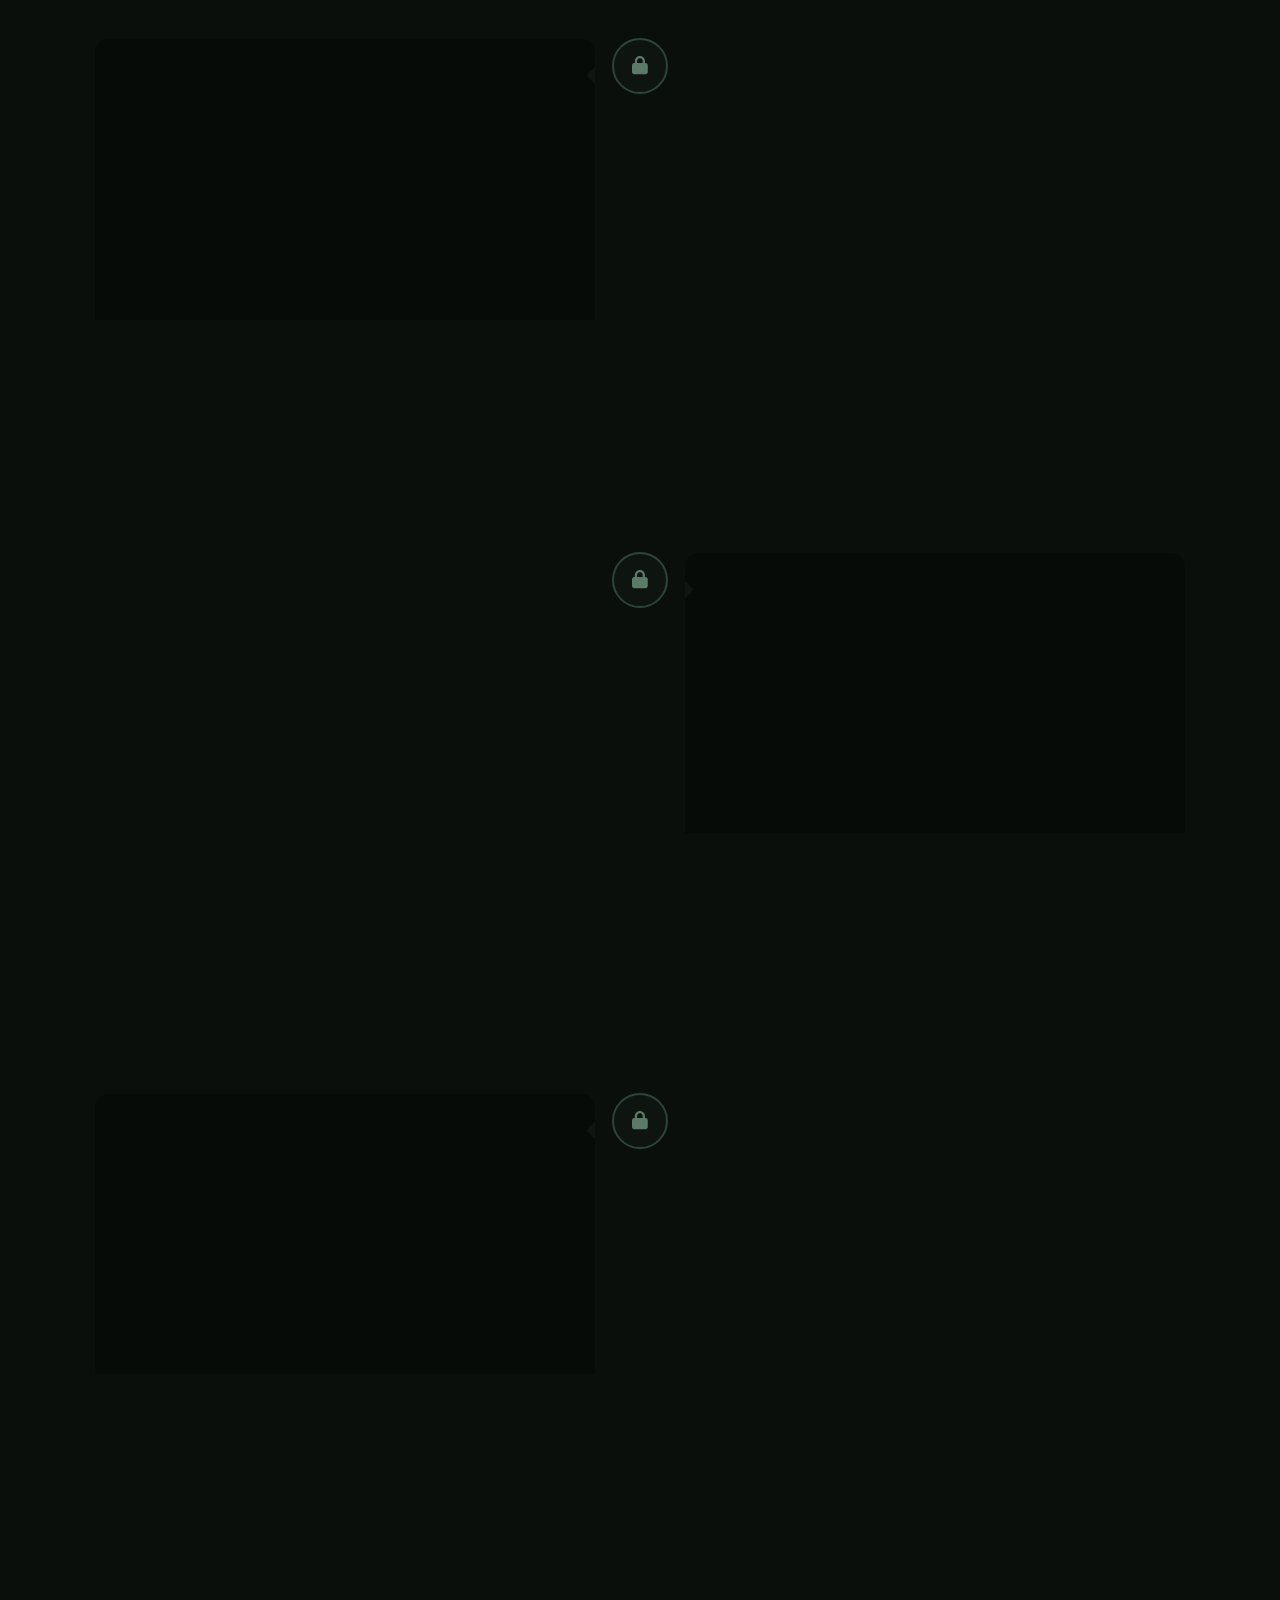
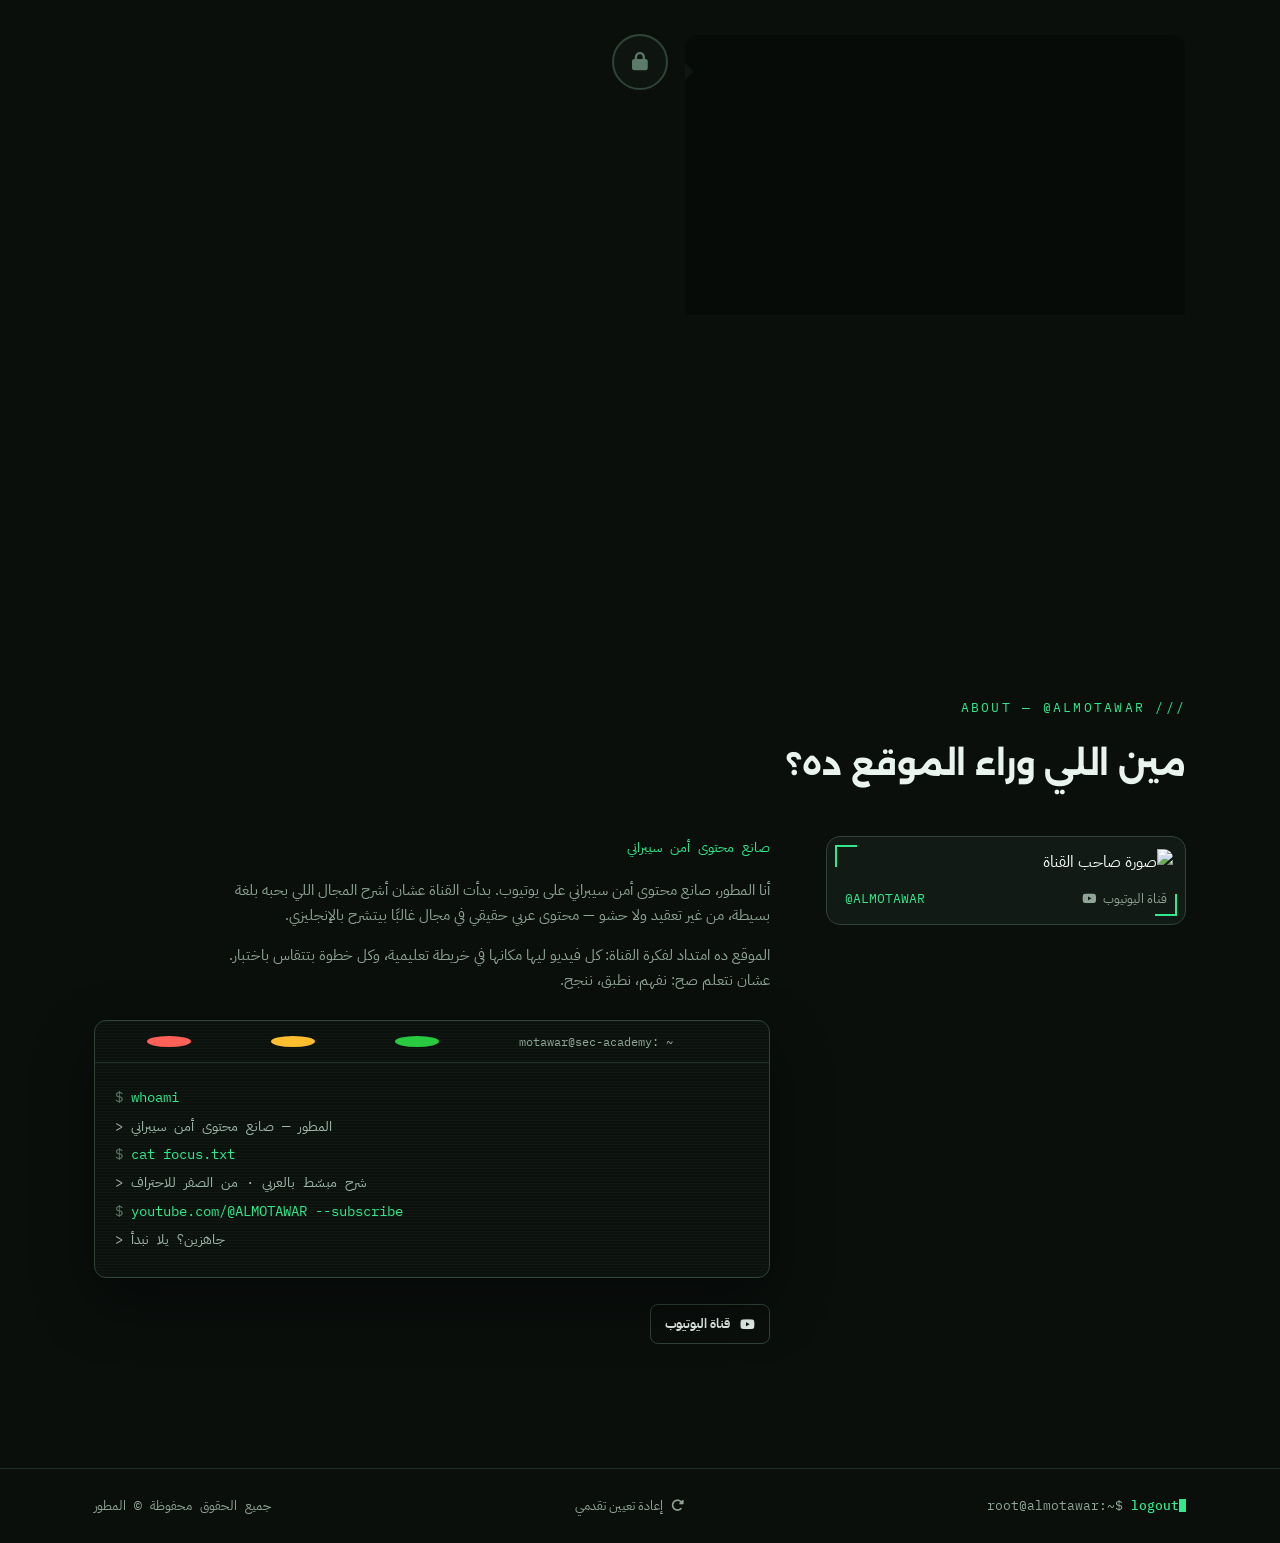
==== commit 5fbe1e62: "Update index.html" ====
--- a/index.html
+++ b/index.html
@@ -677,7 +677,7 @@
     num: '05',  
   title: 'Networking',
   desc: 'شرح أساسيات الشبكات للمبرمجين: Networking Basics، OSI Model، TCP/IP Model، MAC Addresses، ARP، IPv4، IPv6 Basics، وكيفية انتقال البيانات والتواصل بين الأجهزة عبر الشبكات.',
-    linkv: "#",
+    linkv: "https://www.youtube.com/watch?v=JoIa3env0KA",
     linkquiz: "https://awm-dev-0.github.io/lern/level/exams-platform/exam.html?id=exam-4",
     linkreview: "./level/5.html"
   },
